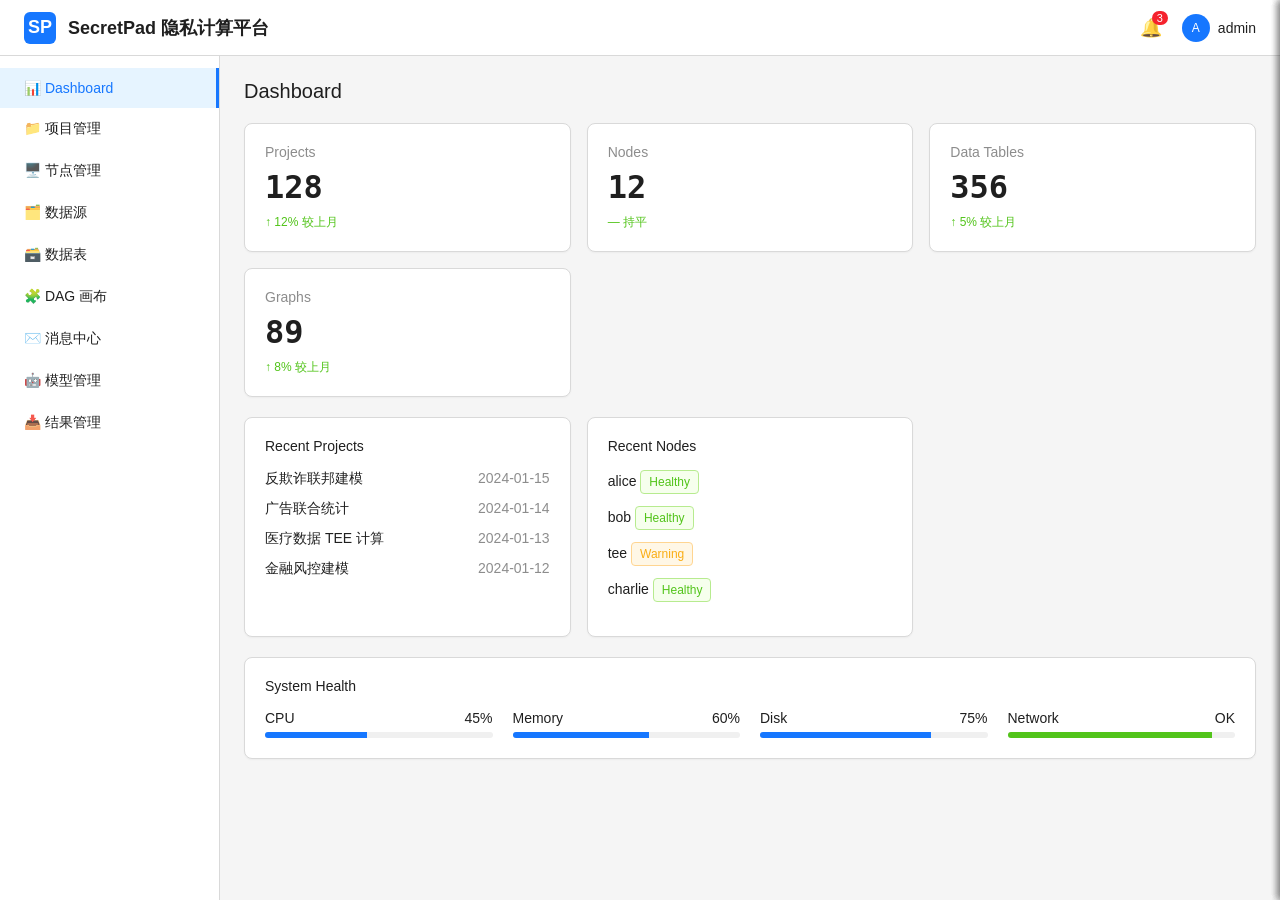
==== docs/front-end/prototype/index.html @ 206bac47 "docs: add high-fidelity prototype and API-frontend field mapping matrix 1. High-fidelity prototype (" ====
<!DOCTYPE html>
<html lang="zh-CN">
<head>
  <meta charset="UTF-8" />
  <meta name="viewport" content="width=device-width, initial-scale=1.0" />
  <title>SecretPad 高保真原型</title>
  <link rel="stylesheet" href="style.css" />
</head>
<body>
  <header class="header">
    <div class="header-left">
      <div class="logo">SP</div>
      <span>SecretPad 隐私计算平台</span>
    </div>
    <div class="header-right">
      <div class="bell">🔔<span class="badge">3</span></div>
      <div class="user">
        <div class="avatar">A</div>
        <span>admin</span>
      </div>
    </div>
  </header>

  <div class="layout">
    <aside class="sidebar">
      <div class="nav-item active" data-target="dashboard">📊 Dashboard</div>
      <div class="nav-item" data-target="projects">📁 项目管理</div>
      <div class="nav-item" data-target="nodes">🖥️ 节点管理</div>
      <div class="nav-item" data-target="data-sources">🗂️ 数据源</div>
      <div class="nav-item" data-target="data-tables">🗃️ 数据表</div>
      <div class="nav-item" data-target="dag">🧩 DAG 画布</div>
      <div class="nav-item" data-target="messages">✉️ 消息中心</div>
      <div class="nav-item" data-target="models">🤖 模型管理</div>
      <div class="nav-item" data-target="results">📥 结果管理</div>
    </aside>

    <main class="main">
      <!-- Dashboard -->
      <section id="dashboard" class="section active">
        <div class="page-title">Dashboard</div>
        <div class="card-grid">
          <div class="card stat-card">
            <div class="stat-label">Projects</div>
            <div class="stat-value">128</div>
            <div class="stat-trend">↑ 12% 较上月</div>
          </div>
          <div class="card stat-card">
            <div class="stat-label">Nodes</div>
            <div class="stat-value">12</div>
            <div class="stat-trend">— 持平</div>
          </div>
          <div class="card stat-card">
            <div class="stat-label">Data Tables</div>
            <div class="stat-value">356</div>
            <div class="stat-trend">↑ 5% 较上月</div>
          </div>
          <div class="card stat-card">
            <div class="stat-label">Graphs</div>
            <div class="stat-value">89</div>
            <div class="stat-trend">↑ 8% 较上月</div>
          </div>
        </div>
        <div class="card-grid">
          <div class="card" style="min-height:220px;">
            <div style="font-weight:500;margin-bottom:16px;">Recent Projects</div>
            <div style="margin-bottom:12px;">反欺诈联邦建模 <span style="color:var(--text-secondary);float:right;">2024-01-15</span></div>
            <div style="margin-bottom:12px;">广告联合统计 <span style="color:var(--text-secondary);float:right;">2024-01-14</span></div>
            <div style="margin-bottom:12px;">医疗数据 TEE 计算 <span style="color:var(--text-secondary);float:right;">2024-01-13</span></div>
            <div>金融风控建模 <span style="color:var(--text-secondary);float:right;">2024-01-12</span></div>
          </div>
          <div class="card" style="min-height:220px;">
            <div style="font-weight:500;margin-bottom:16px;">Recent Nodes</div>
            <div style="margin-bottom:12px;">alice <span class="tag tag-green">Healthy</span></div>
            <div style="margin-bottom:12px;">bob <span class="tag tag-green">Healthy</span></div>
            <div style="margin-bottom:12px;">tee <span class="tag tag-orange">Warning</span></div>
            <div>charlie <span class="tag tag-green">Healthy</span></div>
          </div>
        </div>
        <div class="card">
          <div style="font-weight:500;margin-bottom:16px;">System Health</div>
          <div style="display:grid;grid-template-columns:repeat(4,1fr);gap:20px;">
            <div>
              <div style="display:flex;justify-content:space-between;margin-bottom:6px;"><span>CPU</span><span>45%</span></div>
              <div class="progress-bar"><div class="progress-fill" style="width:45%"></div></div>
            </div>
            <div>
              <div style="display:flex;justify-content:space-between;margin-bottom:6px;"><span>Memory</span><span>60%</span></div>
              <div class="progress-bar"><div class="progress-fill" style="width:60%"></div></div>
            </div>
            <div>
              <div style="display:flex;justify-content:space-between;margin-bottom:6px;"><span>Disk</span><span>75%</span></div>
              <div class="progress-bar"><div class="progress-fill" style="width:75%"></div></div>
            </div>
            <div>
              <div style="display:flex;justify-content:space-between;margin-bottom:6px;"><span>Network</span><span>OK</span></div>
              <div class="progress-bar"><div class="progress-fill" style="width:90%;background:var(--success)"></div></div>
            </div>
          </div>
        </div>
      </section>

      <!-- Projects -->
      <section id="projects" class="section">
        <div class="page-title">项目管理</div>
        <div class="toolbar">
          <div class="toolbar-left">
            <input type="text" placeholder="搜索项目..." />
            <select><option>计算模式</option><option>MPC 管道</option><option>TEE 枢纽</option></select>
          </div>
          <div class="toolbar-right">
            <button class="btn btn-primary" onclick="openDrawer('drawer-project')">+ 创建项目</button>
          </div>
        </div>
        <div class="card-grid">
          <div class="card">
            <div style="display:flex;justify-content:space-between;align-items:center;margin-bottom:12px;">
              <span style="font-weight:500;">反欺诈联邦建模</span>
              <span class="tag tag-blue">MPC 管道</span>
            </div>
            <div style="color:var(--text-secondary);margin-bottom:8px;">参与节点: 3 &nbsp; 训练流: 5 &nbsp; 任务: 12</div>
            <div style="color:var(--text-secondary);font-size:12px;margin-bottom:16px;">2024-01-15</div>
            <div class="actions">
              <button class="btn btn-sm btn-primary">进入</button>
              <button class="btn btn-sm">编辑</button>
              <button class="btn btn-sm btn-danger">删除</button>
            </div>
          </div>
          <div class="card">
            <div style="display:flex;justify-content:space-between;align-items:center;margin-bottom:12px;">
              <span style="font-weight:500;">广告联合统计</span>
              <span class="tag tag-orange">TEE 枢纽</span>
            </div>
            <div style="color:var(--text-secondary);margin-bottom:8px;">参与节点: 2 &nbsp; 训练流: 2 &nbsp; 任务: 8</div>
            <div style="color:var(--text-secondary);font-size:12px;margin-bottom:16px;">2024-01-10</div>
            <div class="actions">
              <button class="btn btn-sm btn-primary">进入</button>
              <button class="btn btn-sm">编辑</button>
              <button class="btn btn-sm btn-danger">删除</button>
            </div>
          </div>
          <div class="card">
            <div style="display:flex;justify-content:space-between;align-items:center;margin-bottom:12px;">
              <span style="font-weight:500;">医疗数据 TEE 计算</span>
              <span class="tag tag-blue">MPC 管道</span>
            </div>
            <div style="color:var(--text-secondary);margin-bottom:8px;">参与节点: 4 &nbsp; 训练流: 1 &nbsp; 任务: 6</div>
            <div style="color:var(--text-secondary);font-size:12px;margin-bottom:16px;">2024-01-08</div>
            <div class="actions">
              <button class="btn btn-sm btn-primary">进入</button>
              <button class="btn btn-sm">编辑</button>
              <button class="btn btn-sm btn-danger">删除</button>
            </div>
          </div>
        </div>
      </section>

      <!-- Nodes -->
      <section id="nodes" class="section">
        <div class="page-title">节点管理</div>
        <div class="toolbar">
          <div class="toolbar-left">
            <input type="text" placeholder="搜索节点..." />
            <select><option>节点类型</option><option>MPC</option><option>TEE</option></select>
          </div>
          <div class="toolbar-right">
            <button class="btn btn-primary" onclick="openDrawer('drawer-node')">+ 新增节点</button>
            <button class="btn">刷新</button>
          </div>
        </div>
        <table class="table">
          <thead>
            <tr><th>Node ID</th><th>Name</th><th>Address</th><th>Type</th><th>Status</th><th>Actions</th></tr>
          </thead>
          <tbody>
            <tr>
              <td>alice</td><td>Alice</td><td>127.0.0.1:8083</td><td>MPC</td><td><span class="tag tag-green">Healthy</span></td>
              <td class="actions"><button class="btn btn-sm">Edit</button><button class="btn btn-sm btn-danger">Delete</button></td>
            </tr>
            <tr>
              <td>bob</td><td>Bob</td><td>127.0.0.1:8084</td><td>MPC</td><td><span class="tag tag-green">Healthy</span></td>
              <td class="actions"><button class="btn btn-sm">Edit</button><button class="btn btn-sm btn-danger">Delete</button></td>
            </tr>
            <tr>
              <td>tee</td><td>TEE Hub</td><td>127.0.0.1:8085</td><td>TEE</td><td><span class="tag tag-green">Healthy</span></td>
              <td class="actions"><button class="btn btn-sm">Edit</button><button class="btn btn-sm btn-danger">Delete</button></td>
            </tr>
          </tbody>
        </table>
      </section>

      <!-- Data Sources -->
      <section id="data-sources" class="section">
        <div class="page-title">数据源</div>
        <div class="toolbar">
          <div class="toolbar-left">
            <input type="text" placeholder="搜索数据源..." />
            <select><option>类型</option><option>MySQL</option><option>OSS</option><option>ODPS</option><option>HTTP</option></select>
          </div>
          <div class="toolbar-right">
            <button class="btn btn-primary" onclick="openDrawer('drawer-datasource')">+ 新增数据源</button>
          </div>
        </div>
        <table class="table">
          <thead>
            <tr><th>Name</th><th>Type</th><th>Created</th><th>Modified</th><th>Actions</th></tr>
          </thead>
          <tbody>
            <tr><td>mysql_1</td><td>MySQL</td><td>2024-01-15</td><td>2024-01-20</td><td class="actions"><button class="btn btn-sm">Edit</button><button class="btn btn-sm btn-danger">Delete</button></td></tr>
            <tr><td>oss_1</td><td>OSS</td><td>2024-01-10</td><td>2024-01-10</td><td class="actions"><button class="btn btn-sm">Edit</button><button class="btn btn-sm btn-danger">Delete</button></td></tr>
            <tr><td>http_api</td><td>HTTP</td><td>2024-01-08</td><td>2024-01-08</td><td class="actions"><button class="btn btn-sm">Edit</button><button class="btn btn-sm btn-danger">Delete</button></td></tr>
          </tbody>
        </table>
      </section>

      <!-- Data Tables -->
      <section id="data-tables" class="section">
        <div class="page-title">数据表</div>
        <div class="toolbar">
          <div class="toolbar-left">
            <input type="text" placeholder="搜索数据表..." />
            <select><option>节点</option><option>alice</option><option>bob</option></select>
          </div>
          <div class="toolbar-right">
            <button class="btn btn-primary" onclick="openDrawer('drawer-datatable')">+ 新增数据表</button>
          </div>
        </div>
        <table class="table">
          <thead>
            <tr><th>Name</th><th>Data Source</th><th>Node</th><th>Description</th><th>Status</th><th>Actions</th></tr>
          </thead>
          <tbody>
            <tr><td>user</td><td>local_csv</td><td>alice</td><td>用户特征</td><td><span class="tag tag-green">Available</span></td><td class="actions"><button class="btn btn-sm">授权</button><button class="btn btn-sm btn-danger">Delete</button></td></tr>
            <tr><td>order</td><td>mysql_1</td><td>bob</td><td>订单表</td><td><span class="tag tag-green">Available</span></td><td class="actions"><button class="btn btn-sm">授权</button><button class="btn btn-sm btn-danger">Delete</button></td></tr>
          </tbody>
        </table>
      </section>

      <!-- DAG -->
      <section id="dag" class="section">
        <div class="page-title">DAG 画布 · 反欺诈联邦建模</div>
        <div class="tabs">
          <div class="tab">项目数据</div>
          <div class="tab active">模型训练</div>
          <div class="tab">模型管理</div>
          <div class="tab">周期任务</div>
        </div>
        <div class="dag-toolbar">
          <button class="btn btn-primary">▶ 运行</button>
          <button class="btn">⏹ 停止</button>
          <button class="btn">💾 保存</button>
          <button class="btn">↩ 撤销</button>
          <button class="btn">↪ 重做</button>
          <button class="btn">⛶ 适应</button>
          <button class="btn">+ 放大</button>
          <button class="btn">- 缩小</button>
          <button class="btn" style="margin-left:auto;">🚀 模型提交</button>
        </div>
        <div class="dag-canvas">
          <div class="dag-node success" style="top:80px;left:80px;">
            <div class="dag-node-title">读数据</div>
            <div class="dag-node-sub">user</div>
          </div>
          <div class="dag-node success" style="top:80px;left:300px;">
            <div class="dag-node-title">特征工程</div>
            <div class="dag-node-sub">FeatureFilter</div>
          </div>
          <div class="dag-node running" style="top:240px;left:190px;">
            <div class="dag-node-title">联邦训练</div>
            <div class="dag-node-sub">SSGLM</div>
          </div>
          <div class="dag-node" style="top:240px;left:410px;">
            <div class="dag-node-title">模型评估</div>
            <div class="dag-node-sub">Evaluation</div>
          </div>
          <div class="dag-edge" style="top:125px;left:220px;width:80px;transform:rotate(0deg);"></div>
          <div class="dag-edge" style="top:160px;left:360px;width:90px;transform:rotate(60deg);"></div>
          <div class="dag-edge" style="top:185px;left:270px;width:90px;transform:rotate(90deg);"></div>
        </div>
      </section>

      <!-- Messages -->
      <section id="messages" class="section">
        <div class="page-title">消息中心</div>
        <div class="tabs">
          <div class="tab active">我处理的</div>
          <div class="tab">我发起的</div>
        </div>
        <div class="toolbar">
          <div class="toolbar-left">
            <select><option>消息类型</option><option>项目邀约</option><option>数据授权</option><option>节点合作</option><option>TEE 下载</option></select>
            <select><option>状态</option><option>待处理</option><option>已同意</option><option>已拒绝</option></select>
            <input type="text" placeholder="搜索..." />
          </div>
        </div>
        <table class="table">
          <thead>
            <tr><th>标题</th><th>发起方</th><th>接收方</th><th>时间</th><th>状态</th><th>操作</th></tr>
          </thead>
          <tbody>
            <tr>
              <td>邀请你加入项目 A</td><td>Alice</td><td>Bob</td><td>2024-01-15</td><td><span class="tag tag-blue">待处理</span></td>
              <td class="actions"><button class="btn btn-sm btn-primary" onclick="openDrawer('drawer-message')">同意</button><button class="btn btn-sm btn-danger">拒绝</button></td>
            </tr>
            <tr>
              <td>请求授权数据表 user</td><td>Bob</td><td>Alice</td><td>2024-01-14</td><td><span class="tag tag-green">已同意</span></td>
              <td class="actions"><button class="btn btn-sm">查看</button></td>
            </tr>
            <tr>
              <td>TEE 结果下载审批</td><td>Bob</td><td>Alice</td><td>2024-01-12</td><td><span class="tag tag-blue">待处理</span></td>
              <td class="actions"><button class="btn btn-sm btn-primary">同意</button><button class="btn btn-sm btn-danger">拒绝</button></td>
            </tr>
          </tbody>
        </table>
      </section>

      <!-- Models -->
      <section id="models" class="section">
        <div class="page-title">模型管理</div>
        <div class="toolbar">
          <div class="toolbar-left">
            <input type="text" placeholder="搜索模型..." />
            <select><option>状态</option><option>待发布</option><option>已发布</option><option>已下线</option></select>
          </div>
        </div>
        <table class="table">
          <thead>
            <tr><th>Name</th><th>ID</th><th>Description</th><th>Status</th><th>Submit Time</th><th>Actions</th></tr>
          </thead>
          <tbody>
            <tr><td>联邦 LR</td><td>m1</td><td>逻辑回归</td><td><span class="tag tag-green">已发布</span></td><td>2024-01-15</td><td class="actions"><button class="btn btn-sm">下线</button><button class="btn btn-sm">废弃</button><button class="btn btn-sm">删除</button><button class="btn btn-sm btn-primary">服务</button></td></tr>
            <tr><td>XGB 反欺诈</td><td>m2</td><td>XGBoost</td><td><span class="tag tag-gray">待发布</span></td><td>2024-01-14</td><td class="actions"><button class="btn btn-sm btn-primary">发布</button><button class="btn btn-sm">废弃</button><button class="btn btn-sm">删除</button></td></tr>
            <tr><td>NN 分类</td><td>m3</td><td>神经网络</td><td><span class="tag tag-red">发布失败</span></td><td>2024-01-13</td><td class="actions"><button class="btn btn-sm btn-primary">发布</button><button class="btn btn-sm">废弃</button><button class="btn btn-sm">删除</button></td></tr>
          </tbody>
        </table>
      </section>

      <!-- Results -->
      <section id="results" class="section">
        <div class="page-title">结果管理</div>
        <div class="toolbar">
          <div class="toolbar-left">
            <input type="text" placeholder="搜索结果..." />
            <select><option>类型</option><option>规则</option><option>模型</option><option>表</option><option>报告</option></select>
            <select><option>来源项目</option></select>
          </div>
        </div>
        <table class="table">
          <thead>
            <tr><th>结果 ID</th><th>类型</th><th>来源项目</th><th>训练流</th><th>节点</th><th>生成时间</th><th>操作</th></tr>
          </thead>
          <tbody>
            <tr><td>r_001</td><td>模型</td><td>反欺诈联邦建模</td><td>g1</td><td>alice</td><td>2024-01-15</td><td class="actions"><button class="btn btn-sm btn-primary">下载</button><button class="btn btn-sm">详情</button></td></tr>
            <tr><td>r_002</td><td>报告</td><td>反欺诈联邦建模</td><td>g1</td><td>bob</td><td>2024-01-15</td><td class="actions"><button class="btn btn-sm btn-primary">下载</button><button class="btn btn-sm">详情</button></td></tr>
            <tr><td>r_003</td><td>表</td><td>广告联合统计</td><td>g2</td><td>tee</td><td>2024-01-14</td><td class="actions"><button class="btn btn-sm">下载</button><button class="btn btn-sm">详情</button></td></tr>
          </tbody>
        </table>
      </section>
    </main>
  </div>

  <!-- Drawer: Create Project -->
  <div class="drawer-overlay" id="drawer-project" onclick="closeDrawer('drawer-project')"></div>
  <div class="drawer" id="drawer-project-el">
    <div class="drawer-header">创建项目 <span style="cursor:pointer;" onclick="closeDrawer('drawer-project')">✕</span></div>
    <div class="drawer-body">
      <div class="form-item"><label class="form-label">项目名称 <span class="required">*</span></label><input class="form-input" placeholder="请输入项目名称" /></div>
      <div class="form-item"><label class="form-label">项目描述</label><textarea class="form-textarea" placeholder="请输入项目描述"></textarea></div>
      <div class="form-item"><label class="form-label">计算模式 <span class="required">*</span></label><select class="form-select"><option>MPC 管道</option><option>TEE 枢纽</option></select></div>
      <div class="form-item"><label class="form-label">训练流模板</label><select class="form-select"><option>空模板</option><option>联邦 LR 模板</option><option>XGB 反欺诈模板</option></select></div>
      <div class="form-item"><label class="form-label">参与节点 <span class="required">*</span></label>
        <div style="display:flex;flex-direction:column;gap:8px;">
          <label><input type="checkbox" checked /> alice</label>
          <label><input type="checkbox" checked /> bob</label>
          <label><input type="checkbox" /> tee</label>
        </div>
      </div>
    </div>
    <div class="drawer-footer"><button class="btn" onclick="closeDrawer('drawer-project')">取消</button><button class="btn btn-primary">创建</button></div>
  </div>

  <!-- Drawer: Create Node -->
  <div class="drawer-overlay" id="drawer-node" onclick="closeDrawer('drawer-node')"></div>
  <div class="drawer" id="drawer-node-el">
    <div class="drawer-header">新增节点 <span style="cursor:pointer;" onclick="closeDrawer('drawer-node')">✕</span></div>
    <div class="drawer-body">
      <div class="form-item"><label class="form-label">节点 ID <span class="required">*</span></label><input class="form-input" placeholder="如 alice" /></div>
      <div class="form-item"><label class="form-label">名称 <span class="required">*</span></label><input class="form-input" placeholder="节点显示名称" /></div>
      <div class="form-item"><label class="form-label">通讯地址 <span class="required">*</span></label><input class="form-input" placeholder="host:port" /></div>
      <div class="form-item"><label class="form-label">节点类型 <span class="required">*</span></label><select class="form-select"><option>MPC</option><option>TEE</option><option>MPC & TEE</option></select></div>
      <div class="form-item"><label class="form-label">描述</label><textarea class="form-textarea"></textarea></div>
      <div class="form-item"><label class="form-label">证书</label><textarea class="form-textarea" placeholder="PEM 格式证书"></textarea></div>
      <div class="form-item"><label class="form-label">私钥</label><textarea class="form-textarea" placeholder="PEM 格式私钥"></textarea></div>
    </div>
    <div class="drawer-footer"><button class="btn" onclick="closeDrawer('drawer-node')">取消</button><button class="btn btn-primary">确定</button></div>
  </div>

  <!-- Drawer: Create Data Source -->
  <div class="drawer-overlay" id="drawer-datasource" onclick="closeDrawer('drawer-datasource')"></div>
  <div class="drawer" id="drawer-datasource-el">
    <div class="drawer-header">新增数据源 <span style="cursor:pointer;" onclick="closeDrawer('drawer-datasource')">✕</span></div>
    <div class="drawer-body">
      <div class="form-item"><label class="form-label">名称 <span class="required">*</span></label><input class="form-input" /></div>
      <div class="form-item"><label class="form-label">类型 <span class="required">*</span></label><select class="form-select"><option>MySQL</option><option>OSS</option><option>ODPS</option><option>HTTP</option><option>LOCAL</option></select></div>
      <div class="form-item"><label class="form-label">Definition (JSON) <span class="required">*</span></label><textarea class="form-textarea" rows="8" placeholder='{"host":"...","port":3306,"database":"..."}'></textarea></div>
    </div>
    <div class="drawer-footer"><button class="btn" onclick="closeDrawer('drawer-datasource')">取消</button><button class="btn btn-primary">确定</button></div>
  </div>

  <!-- Drawer: Create Data Table -->
  <div class="drawer-overlay" id="drawer-datatable" onclick="closeDrawer('drawer-datatable')"></div>
  <div class="drawer" id="drawer-datatable-el">
    <div class="drawer-header">新增数据表 <span style="cursor:pointer;" onclick="closeDrawer('drawer-datatable')">✕</span></div>
    <div class="drawer-body">
      <div class="form-item"><label class="form-label">数据表名称 <span class="required">*</span></label><input class="form-input" /></div>
      <div class="form-item"><label class="form-label">数据源 <span class="required">*</span></label><select class="form-select"><option>local_csv</option><option>mysql_1</option></select></div>
      <div class="form-item"><label class="form-label">所属节点 <span class="required">*</span></label><select class="form-select"><option>alice</option><option>bob</option></select></div>
      <div class="form-item"><label class="form-label">描述</label><textarea class="form-textarea"></textarea></div>
      <div class="form-item"><label class="form-label">Schema (JSON) <span class="required">*</span></label><textarea class="form-textarea" rows="6" placeholder='[{"name":"id","type":"int"}]'></textarea></div>
    </div>
    <div class="drawer-footer"><button class="btn" onclick="closeDrawer('drawer-datatable')">取消</button><button class="btn btn-primary">确定</button></div>
  </div>

  <!-- Drawer: Message Detail -->
  <div class="drawer-overlay" id="drawer-message" onclick="closeDrawer('drawer-message')"></div>
  <div class="drawer" id="drawer-message-el">
    <div class="drawer-header">消息详情 <span style="cursor:pointer;" onclick="closeDrawer('drawer-message')">✕</span></div>
    <div class="drawer-body">
      <div class="form-item"><label class="form-label">类型</label><div>项目邀约</div></div>
      <div class="form-item"><label class="form-label">发起方</label><div>Alice</div></div>
      <div class="form-item"><label class="form-label">接收方</label><div>Bob</div></div>
      <div class="form-item"><label class="form-label">时间</label><div>2024-01-15 10:00</div></div>
      <div class="form-item"><label class="form-label">投票进度</label>
        <div style="display:flex;flex-direction:column;gap:8px;">
          <div>Alice <span class="tag tag-green">已同意</span></div>
          <div>Bob <span class="tag tag-blue">待处理</span></div>
          <div>Charlie <span class="tag tag-green">已同意</span></div>
        </div>
      </div>
      <div class="form-item"><label class="form-label">拒绝理由</label><textarea class="form-textarea" placeholder="拒绝时必填"></textarea></div>
    </div>
    <div class="drawer-footer"><button class="btn btn-danger" onclick="closeDrawer('drawer-message')">拒绝</button><button class="btn btn-primary">同意</button></div>
  </div>

  <script src="app.js"></script>
</body>
</html>
---- docs/front-end/prototype/style.css ----
:root {
  --primary: #1677ff;
  --primary-hover: #4096ff;
  --success: #52c41a;
  --warning: #faad14;
  --error: #f5222d;
  --text-main: rgba(0, 0, 0, 0.88);
  --text-secondary: rgba(0, 0, 0, 0.45);
  --border: #d9d9d9;
  --bg: #f5f5f5;
  --card-bg: #ffffff;
  --sidebar-width: 220px;
  --header-height: 56px;
}

* { box-sizing: border-box; }

body {
  margin: 0;
  font-family: -apple-system, BlinkMacSystemFont, "Segoe UI", "PingFang SC", "Microsoft YaHei", sans-serif;
  font-size: 14px;
  color: var(--text-main);
  background: var(--bg);
}

.header {
  position: fixed;
  top: 0; left: 0; right: 0;
  height: var(--header-height);
  background: var(--card-bg);
  border-bottom: 1px solid var(--border);
  display: flex;
  align-items: center;
  justify-content: space-between;
  padding: 0 24px;
  z-index: 100;
}

.header-left {
  display: flex;
  align-items: center;
  gap: 12px;
  font-weight: 600;
  font-size: 18px;
}

.logo {
  width: 32px; height: 32px;
  background: var(--primary);
  color: #fff;
  border-radius: 6px;
  display: flex;
  align-items: center;
  justify-content: center;
  font-weight: 700;
}

.header-right {
  display: flex;
  align-items: center;
  gap: 20px;
}

.bell {
  position: relative;
  font-size: 18px;
  cursor: pointer;
}

.badge {
  position: absolute;
  top: -6px; right: -6px;
  background: var(--error);
  color: #fff;
  font-size: 11px;
  padding: 1px 5px;
  border-radius: 10px;
}

.user {
  display: flex;
  align-items: center;
  gap: 8px;
  cursor: pointer;
}

.avatar {
  width: 28px; height: 28px;
  border-radius: 50%;
  background: var(--primary);
  color: #fff;
  display: flex;
  align-items: center;
  justify-content: center;
  font-size: 12px;
}

.layout {
  display: flex;
  margin-top: var(--header-height);
  min-height: calc(100vh - var(--header-height));
}

.sidebar {
  width: var(--sidebar-width);
  background: var(--card-bg);
  border-right: 1px solid var(--border);
  padding: 12px 0;
  position: fixed;
  top: var(--header-height); bottom: 0;
  overflow-y: auto;
}

.nav-item {
  display: flex;
  align-items: center;
  gap: 10px;
  padding: 12px 24px;
  color: var(--text-main);
  cursor: pointer;
  transition: background .2s;
}

.nav-item:hover { background: #f0f5ff; color: var(--primary); }
.nav-item.active { background: #e6f4ff; color: var(--primary); border-right: 3px solid var(--primary); }

.main {
  margin-left: var(--sidebar-width);
  flex: 1;
  padding: 24px;
  min-width: 0;
}

.page-title {
  font-size: 20px;
  font-weight: 500;
  margin-bottom: 20px;
}

.toolbar {
  display: flex;
  justify-content: space-between;
  align-items: center;
  margin-bottom: 16px;
  gap: 12px;
  flex-wrap: wrap;
}

.toolbar-left, .toolbar-right {
  display: flex;
  gap: 12px;
  align-items: center;
}

input, select {
  height: 32px;
  border: 1px solid var(--border);
  border-radius: 6px;
  padding: 0 12px;
  font-size: 14px;
  outline: none;
}

input:focus, select:focus { border-color: var(--primary); box-shadow: 0 0 0 2px rgba(22,119,255,.1); }

.btn {
  height: 32px;
  padding: 0 16px;
  border-radius: 6px;
  border: 1px solid var(--border);
  background: #fff;
  cursor: pointer;
  font-size: 14px;
  display: inline-flex;
  align-items: center;
  gap: 6px;
}

.btn-primary { background: var(--primary); color: #fff; border-color: var(--primary); }

.btn-danger { color: var(--error); border-color: var(--error); }

.btn-sm { height: 28px; padding: 0 10px; font-size: 13px; }

.card-grid {
  display: grid;
  grid-template-columns: repeat(auto-fill, minmax(260px, 1fr));
  gap: 16px;
  margin-bottom: 20px;
}

.card {
  background: var(--card-bg);
  border-radius: 8px;
  padding: 20px;
  box-shadow: 0 1px 2px rgba(0,0,0,.04);
  border: 1px solid var(--border);
}

.stat-card {
  cursor: pointer;
  transition: transform .1s, box-shadow .2s;
}

.stat-card:hover { transform: translateY(-2px); box-shadow: 0 4px 12px rgba(0,0,0,.08); }

.stat-label { color: var(--text-secondary); font-size: 14px; margin-bottom: 8px; }
.stat-value { font-size: 32px; font-weight: 600; font-family: monospace; }
.stat-trend { font-size: 12px; color: var(--success); margin-top: 8px; }

.table {
  width: 100%;
  border-collapse: collapse;
  background: var(--card-bg);
  border-radius: 8px;
  overflow: hidden;
  box-shadow: 0 1px 2px rgba(0,0,0,.04);
  border: 1px solid var(--border);
}

.table th, .table td {
  text-align: left;
  padding: 12px 16px;
  border-bottom: 1px solid #f0f0f0;
}

.table th { background: #fafafa; font-weight: 500; color: var(--text-secondary); }

.tag {
  display: inline-flex;
  align-items: center;
  padding: 2px 8px;
  border-radius: 4px;
  font-size: 12px;
  line-height: 18px;
}

.tag-green { background: #f6ffed; color: var(--success); border: 1px solid #b7eb8f; }
.tag-blue { background: #e6f4ff; color: var(--primary); border: 1px solid #91caff; }
.tag-red { background: #fff1f0; color: var(--error); border: 1px solid #ffa39e; }
.tag-orange { background: #fff7e6; color: var(--warning); border: 1px solid #ffd591; }
.tag-gray { background: #f5f5f5; color: var(--text-secondary); border: 1px solid var(--border); }

.section { display: none; }
.section.active { display: block; }

.actions { display: flex; gap: 8px; }

.drawer-overlay {
  display: none;
  position: fixed;
  inset: 0;
  background: rgba(0,0,0,.45);
  z-index: 200;
}

.drawer-overlay.active { display: block; }

.drawer {
  position: fixed;
  top: 0; right: 0;
  width: 520px;
  height: 100vh;
  background: var(--card-bg);
  box-shadow: -2px 0 8px rgba(0,0,0,.15);
  transform: translateX(100%);
  transition: transform .25s ease;
  z-index: 201;
  display: flex;
  flex-direction: column;
}

.drawer-overlay.active ~ .drawer { transform: translateX(0); }

.drawer-header {
  padding: 16px 24px;
  border-bottom: 1px solid var(--border);
  display: flex;
  justify-content: space-between;
  align-items: center;
  font-weight: 500;
}

.drawer-body { flex: 1; overflow-y: auto; padding: 24px; }

.drawer-footer {
  padding: 16px 24px;
  border-top: 1px solid var(--border);
  display: flex;
  justify-content: flex-end;
  gap: 12px;
}

.form-item { margin-bottom: 20px; }
.form-label { display: block; margin-bottom: 6px; font-weight: 500; }
.form-label .required { color: var(--error); margin-left: 4px; }
.form-input, .form-select, .form-textarea {
  width: 100%;
}
.form-textarea { min-height: 80px; padding: 8px 12px; resize: vertical; font-family: inherit; }

.dag-canvas {
  background: #fff;
  border: 1px solid var(--border);
  border-radius: 8px;
  height: 560px;
  position: relative;
  overflow: hidden;
  background-image:
    linear-gradient(#f0f0f0 1px, transparent 1px),
    linear-gradient(90deg, #f0f0f0 1px, transparent 1px);
  background-size: 20px 20px;
}

.dag-node {
  position: absolute;
  width: 140px;
  background: #fff;
  border: 2px solid var(--border);
  border-radius: 8px;
  padding: 10px;
  text-align: center;
  box-shadow: 0 2px 6px rgba(0,0,0,.06);
  cursor: grab;
}

.dag-node.success { border-color: var(--success); }
.dag-node.running { border-color: var(--primary); }
.dag-node.failed { border-color: var(--error); }

.dag-node-title { font-weight: 500; font-size: 13px; }
.dag-node-sub { font-size: 11px; color: var(--text-secondary); margin-top: 4px; }

.dag-edge {
  position: absolute;
  height: 2px;
  background: var(--border);
  transform-origin: left center;
}

.dag-toolbar {
  display: flex;
  gap: 8px;
  margin-bottom: 12px;
}

.tabs {
  display: flex;
  gap: 8px;
  margin-bottom: 20px;
  border-bottom: 1px solid var(--border);
}

.tab {
  padding: 10px 16px;
  cursor: pointer;
  border-bottom: 2px solid transparent;
  color: var(--text-secondary);
}

.tab.active { color: var(--primary); border-bottom-color: var(--primary); }

.empty-state {
  text-align: center;
  padding: 60px 20px;
  color: var(--text-secondary);
}

.progress-bar {
  height: 6px;
  background: #f0f0f0;
  border-radius: 3px;
  overflow: hidden;
  margin-top: 6px;
}

.progress-fill {
  height: 100%;
  background: var(--primary);
  width: 0%;
}
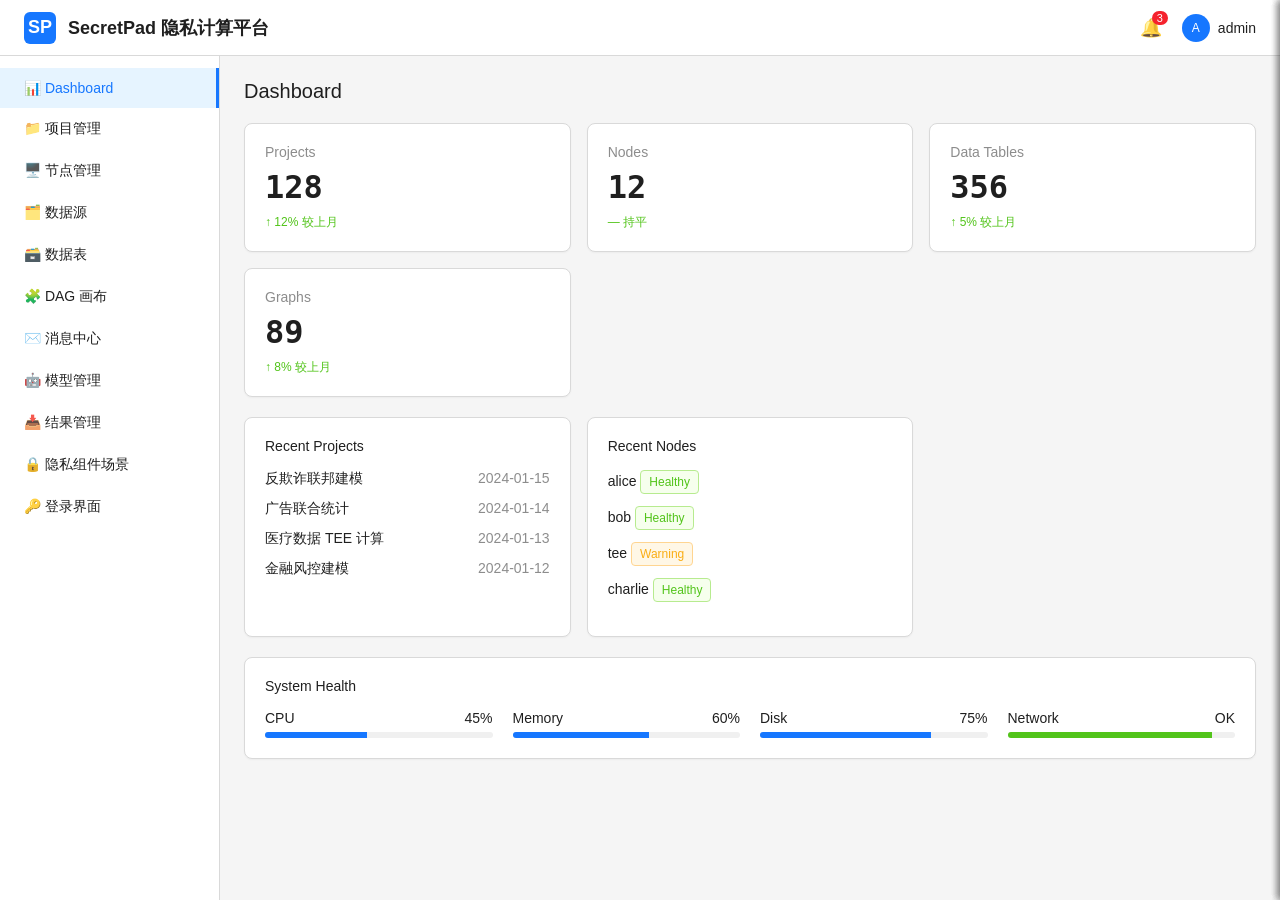
==== commit aa2d5b27: "docs(prototype): extend high-fidelity prototype with login and privacy scenarios - Add a login page " ====
--- a/docs/front-end/prototype/index.html
+++ b/docs/front-end/prototype/index.html
@@ -32,6 +32,8 @@
       <div class="nav-item" data-target="messages">✉️ 消息中心</div>
       <div class="nav-item" data-target="models">🤖 模型管理</div>
       <div class="nav-item" data-target="results">📥 结果管理</div>
+      <div class="nav-item" data-target="privacy-scenes">🔒 隐私组件场景</div>
+      <div class="nav-item" data-target="login-demo">🔑 登录界面</div>
     </aside>
 
     <main class="main">
@@ -237,7 +239,7 @@
 
       <!-- DAG -->
       <section id="dag" class="section">
-        <div class="page-title">DAG 画布 · 反欺诈联邦建模</div>
+        <div class="page-title">DAG 画布 · <span id="dag-scenario-title">反欺诈联邦建模</span></div>
         <div class="tabs">
           <div class="tab">项目数据</div>
           <div class="tab active">模型训练</div>
@@ -245,6 +247,14 @@
           <div class="tab">周期任务</div>
         </div>
         <div class="dag-toolbar">
+          <select id="dag-scenario-select" class="btn" style="padding-right:24px;">
+            <option value="fraud">反欺诈联邦建模</option>
+            <option value="dp">差分隐私统计</option>
+            <option value="k anonymity">K-匿名脱敏</option>
+            <option value="classification">分类分级识别</option>
+            <option value="psi">隐私求交（PSI）</option>
+            <option value="secureAggregation">安全聚合</option>
+          </select>
           <button class="btn btn-primary">▶ 运行</button>
           <button class="btn">⏹ 停止</button>
           <button class="btn">💾 保存</button>
@@ -255,20 +265,20 @@
           <button class="btn">- 缩小</button>
           <button class="btn" style="margin-left:auto;">🚀 模型提交</button>
         </div>
-        <div class="dag-canvas">
-          <div class="dag-node success" style="top:80px;left:80px;">
+        <div class="dag-canvas" id="dag-canvas-area">
+          <div class="dag-node success" style="top:80px;left:80px;" data-role="node1">
             <div class="dag-node-title">读数据</div>
             <div class="dag-node-sub">user</div>
           </div>
-          <div class="dag-node success" style="top:80px;left:300px;">
+          <div class="dag-node success" style="top:80px;left:300px;" data-role="node2">
             <div class="dag-node-title">特征工程</div>
             <div class="dag-node-sub">FeatureFilter</div>
           </div>
-          <div class="dag-node running" style="top:240px;left:190px;">
+          <div class="dag-node running" style="top:240px;left:190px;" data-role="node3">
             <div class="dag-node-title">联邦训练</div>
             <div class="dag-node-sub">SSGLM</div>
           </div>
-          <div class="dag-node" style="top:240px;left:410px;">
+          <div class="dag-node" style="top:240px;left:410px;" data-role="node4">
             <div class="dag-node-title">模型评估</div>
             <div class="dag-node-sub">Evaluation</div>
           </div>
@@ -355,6 +365,98 @@
           </tbody>
         </table>
       </section>
+
+      <!-- Privacy Scenarios -->
+      <section id="privacy-scenes" class="section">
+        <div class="page-title">隐私组件典型场景</div>
+        <div class="card-grid">
+          <div class="card">
+            <div style="display:flex;justify-content:space-between;align-items:center;margin-bottom:12px;">
+              <span style="font-weight:500;">差分隐私统计</span>
+              <span class="tag tag-blue">DP</span>
+            </div>
+            <div style="color:var(--text-secondary);font-size:13px;margin-bottom:16px;">
+              在多方数据上添加 Laplace/Gaussian 噪声，实现 ε-差分隐私的聚合统计，保护个体记录不被反推。
+            </div>
+            <div class="actions"><button class="btn btn-sm btn-primary">查看 DAG</button><button class="btn btn-sm">文档</button></div>
+          </div>
+          <div class="card">
+            <div style="display:flex;justify-content:space-between;align-items:center;margin-bottom:12px;">
+              <span style="font-weight:500;">K-匿名脱敏</span>
+              <span class="tag tag-orange">K-Anon</span>
+            </div>
+            <div style="color:var(--text-secondary);font-size:13px;margin-bottom:16px;">
+              对标识符与准标识符进行泛化与抑制，确保同一等价组内记录数 ≥ K，降低重识别风险。
+            </div>
+            <div class="actions"><button class="btn btn-sm btn-primary">查看 DAG</button><button class="btn btn-sm">文档</button></div>
+          </div>
+          <div class="card">
+            <div style="display:flex;justify-content:space-between;align-items:center;margin-bottom:12px;">
+              <span style="font-weight:500;">分类分级识别</span>
+              <span class="tag tag-green">Classification</span>
+            </div>
+            <div style="color:var(--text-secondary);font-size:13px;margin-bottom:16px;">
+              自动识别数据表中的敏感字段，按机构/行业规范打标签（如 PII、机密、公开），生成数据分级报告。
+            </div>
+            <div class="actions"><button class="btn btn-sm btn-primary">查看 DAG</button><button class="btn btn-sm">文档</button></div>
+          </div>
+          <div class="card">
+            <div style="display:flex;justify-content:space-between;align-items:center;margin-bottom:12px;">
+              <span style="font-weight:500;">隐私求交（PSI）</span>
+              <span class="tag tag-blue">PSI</span>
+            </div>
+            <div style="color:var(--text-secondary);font-size:13px;margin-bottom:16px;">
+              多方在不泄露非交集数据的前提下，计算 ID 集合的交集，常用于黑名单共享、联合营销。
+            </div>
+            <div class="actions"><button class="btn btn-sm btn-primary">查看 DAG</button><button class="btn btn-sm">文档</button></div>
+          </div>
+          <div class="card">
+            <div style="display:flex;justify-content:space-between;align-items:center;margin-bottom:12px;">
+              <span style="font-weight:500;">安全聚合</span>
+              <span class="tag tag-blue">SecAgg</span>
+            </div>
+            <div style="color:var(--text-secondary);font-size:13px;margin-bottom:16px;">
+              联邦学习场景下对多方梯度/参数进行安全聚合，防止服务端看到单方原始梯度。
+            </div>
+            <div class="actions"><button class="btn btn-sm btn-primary">查看 DAG</button><button class="btn btn-sm">文档</button></div>
+          </div>
+          <div class="card">
+            <div style="display:flex;justify-content:space-between;align-items:center;margin-bottom:12px;">
+              <span style="font-weight:500;">安全分箱与 WO E</span>
+              <span class="tag tag-green">Binning</span>
+            </div>
+            <div style="color:var(--text-secondary);font-size:13px;margin-bottom:16px;">
+              多方联合计算特征分箱与证据权重（WOE），用于联邦风控评分卡建模。
+            </div>
+            <div class="actions"><button class="btn btn-sm btn-primary">查看 DAG</button><button class="btn btn-sm">文档</button></div>
+          </div>
+        </div>
+      </section>
+
+      <!-- Login Demo -->
+      <section id="login-demo" class="section">
+        <div style="display:flex;align-items:center;justify-content:center;min-height:calc(100vh - 120px);">
+          <div class="card" style="width:420px;padding:40px 32px;text-align:center;">
+            <div class="logo" style="margin:0 auto 20px;width:56px;height:56px;font-size:24px;border-radius:10px;">SP</div>
+            <div style="font-size:20px;font-weight:500;margin-bottom:8px;">SecretPad 隐私计算平台</div>
+            <div style="color:var(--text-secondary);margin-bottom:28px;">科技护航数据安全</div>
+            <div class="form-item" style="text-align:left;">
+              <label class="form-label">账号</label>
+              <input class="form-input" placeholder="请输入账号" />
+            </div>
+            <div class="form-item" style="text-align:left;">
+              <label class="form-label">密码</label>
+              <input class="form-input" type="password" placeholder="请输入密码" />
+            </div>
+            <div style="display:flex;justify-content:space-between;align-items:center;margin-bottom:24px;font-size:13px;">
+              <label><input type="checkbox" /> 记住我</label>
+              <a href="#" style="color:var(--primary);">忘记密码？</a>
+            </div>
+            <button class="btn btn-primary" style="width:100%;height:40px;justify-content:center;">登 录</button>
+            <div style="margin-top:16px;color:var(--error);font-size:13px;display:none;" id="login-error">账号或密码错误</div>
+          </div>
+        </div>
+      </section>
     </main>
   </div>
 
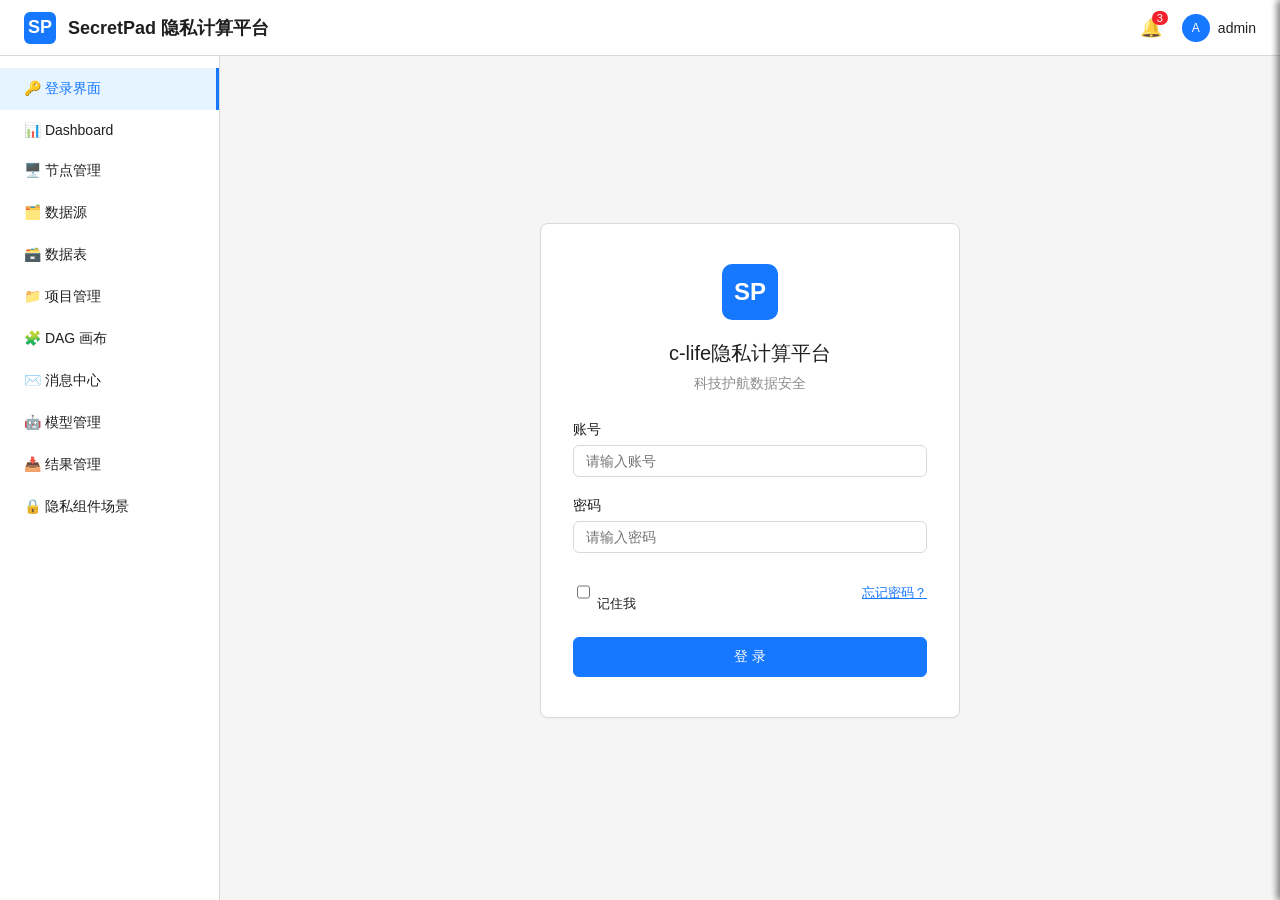
==== commit 98cdfb86: "docs(prototype): reorder sidebar navigation with login first Move '登录界面' to the top of the sidebar a" ====
--- a/docs/front-end/prototype/index.html
+++ b/docs/front-end/prototype/index.html
@@ -23,22 +23,22 @@
 
   <div class="layout">
     <aside class="sidebar">
-      <div class="nav-item active" data-target="dashboard">📊 Dashboard</div>
-      <div class="nav-item" data-target="projects">📁 项目管理</div>
+      <div class="nav-item active" data-target="login-demo">🔑 登录界面</div>
+      <div class="nav-item" data-target="dashboard">📊 Dashboard</div>
       <div class="nav-item" data-target="nodes">🖥️ 节点管理</div>
       <div class="nav-item" data-target="data-sources">🗂️ 数据源</div>
       <div class="nav-item" data-target="data-tables">🗃️ 数据表</div>
+      <div class="nav-item" data-target="projects">📁 项目管理</div>
       <div class="nav-item" data-target="dag">🧩 DAG 画布</div>
       <div class="nav-item" data-target="messages">✉️ 消息中心</div>
       <div class="nav-item" data-target="models">🤖 模型管理</div>
       <div class="nav-item" data-target="results">📥 结果管理</div>
       <div class="nav-item" data-target="privacy-scenes">🔒 隐私组件场景</div>
-      <div class="nav-item" data-target="login-demo">🔑 登录界面</div>
     </aside>
 
     <main class="main">
       <!-- Dashboard -->
-      <section id="dashboard" class="section active">
+      <section id="dashboard" class="section">
         <div class="page-title">Dashboard</div>
         <div class="card-grid">
           <div class="card stat-card">
@@ -434,11 +434,11 @@
       </section>
 
       <!-- Login Demo -->
-      <section id="login-demo" class="section">
+      <section id="login-demo" class="section active">
         <div style="display:flex;align-items:center;justify-content:center;min-height:calc(100vh - 120px);">
           <div class="card" style="width:420px;padding:40px 32px;text-align:center;">
             <div class="logo" style="margin:0 auto 20px;width:56px;height:56px;font-size:24px;border-radius:10px;">SP</div>
-            <div style="font-size:20px;font-weight:500;margin-bottom:8px;">SecretPad 隐私计算平台</div>
+            <div style="font-size:20px;font-weight:500;margin-bottom:8px;">c-life隐私计算平台</div>
             <div style="color:var(--text-secondary);margin-bottom:28px;">科技护航数据安全</div>
             <div class="form-item" style="text-align:left;">
               <label class="form-label">账号</label>
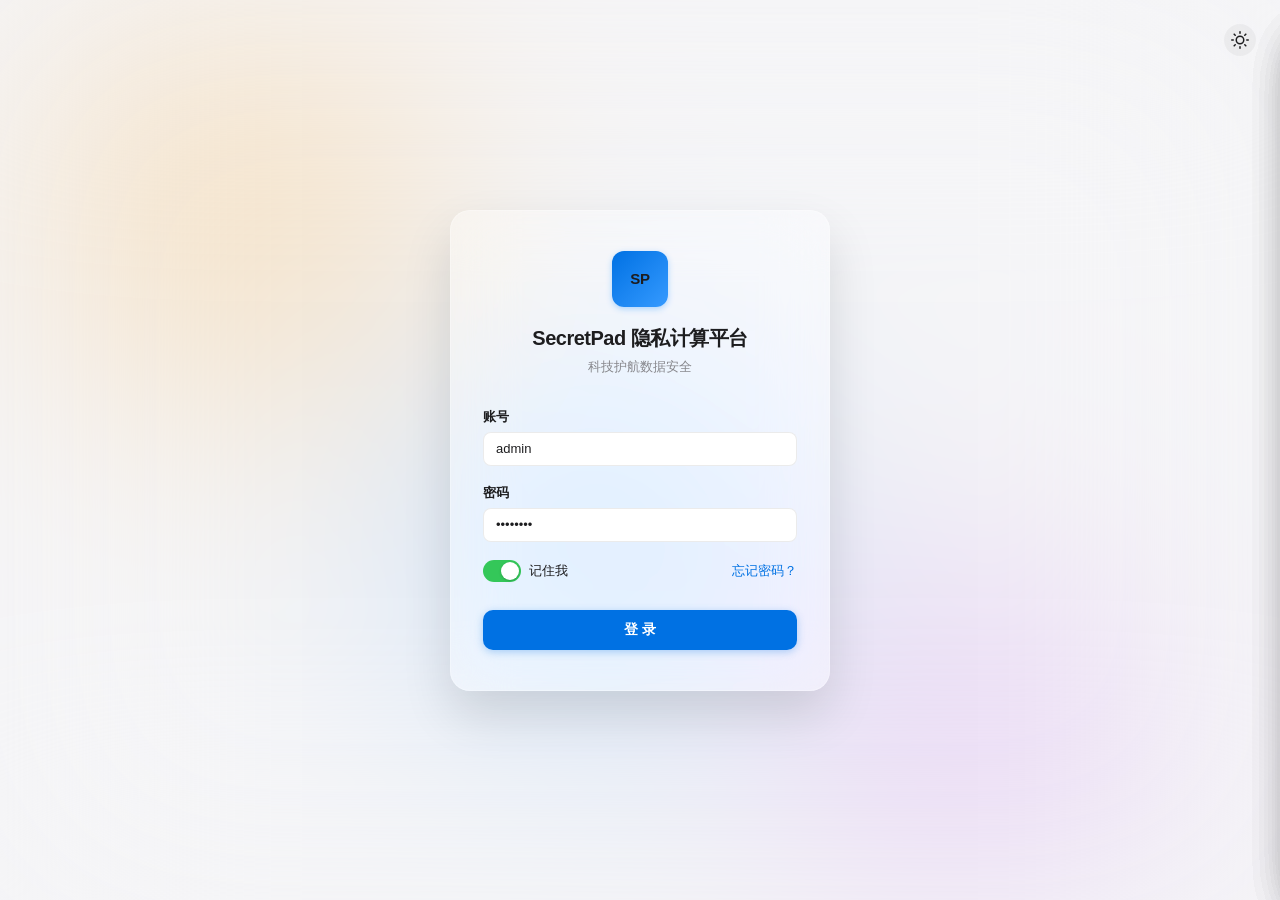
==== commit 1db31128: "feat(prototype): apply Apple design system to frontend prototype - Add Sonoma-style animated blob ba" ====
--- a/docs/front-end/prototype/index.html
+++ b/docs/front-end/prototype/index.html
@@ -6,13 +6,23 @@
   <title>SecretPad 高保真原型</title>
   <link rel="stylesheet" href="style.css" />
 </head>
-<body>
+<body class="login-mode">
+  <div class="login-bg-blobs">
+    <div class="blob blob1"></div>
+    <div class="blob blob2"></div>
+    <div class="blob blob3"></div>
+  </div>
+
   <header class="header">
     <div class="header-left">
       <div class="logo">SP</div>
       <span>SecretPad 隐私计算平台</span>
     </div>
     <div class="header-right">
+      <div class="theme-toggle" id="theme-toggle" title="切换主题">
+        <svg class="sun-icon" viewBox="0 0 24 24" width="18" height="18" fill="none" stroke="currentColor" stroke-width="2" stroke-linecap="round" stroke-linejoin="round"><circle cx="12" cy="12" r="5"></circle><line x1="12" y1="1" x2="12" y2="3"></line><line x1="12" y1="21" x2="12" y2="23"></line><line x1="4.22" y1="4.22" x2="5.64" y2="5.64"></line><line x1="18.36" y1="18.36" x2="19.78" y2="19.78"></line><line x1="1" y1="12" x2="3" y2="12"></line><line x1="21" y1="12" x2="23" y2="12"></line><line x1="4.22" y1="19.78" x2="5.64" y2="18.36"></line><line x1="18.36" y1="5.64" x2="19.78" y2="4.22"></line></svg>
+        <svg class="moon-icon" viewBox="0 0 24 24" width="18" height="18" fill="none" stroke="currentColor" stroke-width="2" stroke-linecap="round" stroke-linejoin="round" style="display:none;"><path d="M21 12.79A9 9 0 1 1 11.21 3 7 7 0 0 0 21 12.79z"></path></svg>
+      </div>
       <div class="bell">🔔<span class="badge">3</span></div>
       <div class="user">
         <div class="avatar">A</div>
@@ -23,17 +33,50 @@
 
   <div class="layout">
     <aside class="sidebar">
-      <div class="nav-item active" data-target="login-demo">🔑 登录界面</div>
-      <div class="nav-item" data-target="dashboard">📊 Dashboard</div>
-      <div class="nav-item" data-target="nodes">🖥️ 节点管理</div>
-      <div class="nav-item" data-target="data-sources">🗂️ 数据源</div>
-      <div class="nav-item" data-target="data-tables">🗃️ 数据表</div>
-      <div class="nav-item" data-target="projects">📁 项目管理</div>
-      <div class="nav-item" data-target="dag">🧩 DAG 画布</div>
-      <div class="nav-item" data-target="messages">✉️ 消息中心</div>
-      <div class="nav-item" data-target="models">🤖 模型管理</div>
-      <div class="nav-item" data-target="results">📥 结果管理</div>
-      <div class="nav-item" data-target="privacy-scenes">🔒 隐私组件场景</div>
+      <div class="nav-item active" data-target="login-demo">
+        <span class="nav-icon">🔑</span>
+        <span class="nav-text">登录界面</span>
+      </div>
+      <div class="nav-item" data-target="dashboard">
+        <span class="nav-icon">📊</span>
+        <span class="nav-text">Dashboard</span>
+      </div>
+      <div class="nav-item" data-target="nodes">
+        <span class="nav-icon">🖥️</span>
+        <span class="nav-text">节点管理</span>
+      </div>
+      <div class="nav-item" data-target="data-sources">
+        <span class="nav-icon">🗂️</span>
+        <span class="nav-text">数据源</span>
+      </div>
+      <div class="nav-item" data-target="data-tables">
+        <span class="nav-icon">🗃️</span>
+        <span class="nav-text">数据表</span>
+      </div>
+      <div class="nav-item" data-target="projects">
+        <span class="nav-icon">📁</span>
+        <span class="nav-text">项目管理</span>
+      </div>
+      <div class="nav-item" data-target="dag">
+        <span class="nav-icon">🧩</span>
+        <span class="nav-text">DAG 画布</span>
+      </div>
+      <div class="nav-item" data-target="messages">
+        <span class="nav-icon">✉️</span>
+        <span class="nav-text">消息中心</span>
+      </div>
+      <div class="nav-item" data-target="models">
+        <span class="nav-icon">🤖</span>
+        <span class="nav-text">模型管理</span>
+      </div>
+      <div class="nav-item" data-target="results">
+        <span class="nav-icon">📥</span>
+        <span class="nav-text">结果管理</span>
+      </div>
+      <div class="nav-item" data-target="privacy-scenes">
+        <span class="nav-icon">🔒</span>
+        <span class="nav-text">隐私组件场景</span>
+      </div>
     </aside>
 
     <main class="main">
@@ -435,24 +478,27 @@
 
       <!-- Login Demo -->
       <section id="login-demo" class="section active">
-        <div style="display:flex;align-items:center;justify-content:center;min-height:calc(100vh - 120px);">
-          <div class="card" style="width:420px;padding:40px 32px;text-align:center;">
-            <div class="logo" style="margin:0 auto 20px;width:56px;height:56px;font-size:24px;border-radius:10px;">SP</div>
-            <div style="font-size:20px;font-weight:500;margin-bottom:8px;">c-life隐私计算平台</div>
-            <div style="color:var(--text-secondary);margin-bottom:28px;">科技护航数据安全</div>
-            <div class="form-item" style="text-align:left;">
+        <div class="login-wrapper">
+          <div class="card login-card">
+            <div class="logo login-logo">SP</div>
+            <div class="login-title">SecretPad 隐私计算平台</div>
+            <div class="login-subtitle">科技护航数据安全</div>
+            <div class="form-item">
               <label class="form-label">账号</label>
-              <input class="form-input" placeholder="请输入账号" />
-            </div>
-            <div class="form-item" style="text-align:left;">
+              <input class="form-input" id="login-username" value="admin" placeholder="请输入账号" />
+            </div>
+            <div class="form-item">
               <label class="form-label">密码</label>
-              <input class="form-input" type="password" placeholder="请输入密码" />
-            </div>
-            <div style="display:flex;justify-content:space-between;align-items:center;margin-bottom:24px;font-size:13px;">
-              <label><input type="checkbox" /> 记住我</label>
-              <a href="#" style="color:var(--primary);">忘记密码？</a>
-            </div>
-            <button class="btn btn-primary" style="width:100%;height:40px;justify-content:center;">登 录</button>
+              <input class="form-input" id="login-password" type="password" value="12345678" placeholder="请输入密码" />
+            </div>
+            <div class="login-options">
+              <label class="checkbox-container">
+                <input type="checkbox" checked />
+                <span>记住我</span>
+              </label>
+              <a href="#" class="forgot-link">忘记密码？</a>
+            </div>
+            <button class="btn btn-primary login-btn">登 录</button>
             <div style="margin-top:16px;color:var(--error);font-size:13px;display:none;" id="login-error">账号或密码错误</div>
           </div>
         </div>
--- a/docs/front-end/prototype/style.css
+++ b/docs/front-end/prototype/style.css
@@ -1,39 +1,146 @@
+/* --- Apple Design System variables --- */
 :root {
-  --primary: #1677ff;
-  --primary-hover: #4096ff;
-  --success: #52c41a;
-  --warning: #faad14;
-  --error: #f5222d;
-  --text-main: rgba(0, 0, 0, 0.88);
-  --text-secondary: rgba(0, 0, 0, 0.45);
-  --border: #d9d9d9;
-  --bg: #f5f5f5;
-  --card-bg: #ffffff;
-  --sidebar-width: 220px;
-  --header-height: 56px;
-}
-
-* { box-sizing: border-box; }
+  --primary: #0071e3; /* Apple Blue */
+  --primary-hover: #147ce5;
+  --success: #34c759; /* Apple Green */
+  --warning: #ff9500; /* Apple Orange */
+  --error: #ff3b30; /* Apple Red */
+  
+  --bg-system: #f5f5f7; /* macOS Light System Gray background */
+  --bg-sidebar: rgba(245, 245, 247, 0.6); /* Translucent sidebar */
+  --bg-card: #ffffff;
+  --bg-header: rgba(255, 255, 255, 0.7);
+  
+  --text-main: #1d1d1f; /* Apple dark charcoal text */
+  --text-secondary: #86868b; /* Apple gray secondary text */
+  --border: rgba(0, 0, 0, 0.08);
+  --border-hover: rgba(0, 0, 0, 0.15);
+  
+  --shadow-sm: 0 2px 8px rgba(0, 0, 0, 0.04);
+  --shadow-md: 0 12px 30px rgba(0, 0, 0, 0.06);
+  --shadow-lg: 0 24px 50px rgba(0, 0, 0, 0.12);
+  
+  --sidebar-width: 240px;
+  --header-height: 52px;
+  
+  --font-family: -apple-system, BlinkMacSystemFont, "SF Pro Text", "SF Pro Icons", "Helvetica Neue", Helvetica, Arial, "PingFang SC", "Microsoft YaHei", sans-serif;
+}
+
+[data-theme="dark"] {
+  --primary: #0a84ff; /* Apple Dark Blue */
+  --primary-hover: #359aff;
+  --success: #30d158; /* Apple Dark Green */
+  --warning: #ff9f0a; /* Apple Dark Orange */
+  --error: #ff453a; /* Apple Dark Red */
+  
+  --bg-system: #1c1c1e; /* macOS Dark System Gray background */
+  --bg-sidebar: rgba(28, 28, 30, 0.65); /* Translucent dark sidebar */
+  --bg-card: #2c2c2e;
+  --bg-header: rgba(28, 28, 30, 0.75);
+  
+  --text-main: #f5f5f7; /* Apple light gray main text */
+  --text-secondary: #8e8e93; /* Secondary text */
+  --border: rgba(255, 255, 255, 0.08);
+  --border-hover: rgba(255, 255, 255, 0.15);
+  
+  --shadow-sm: 0 2px 8px rgba(0, 0, 0, 0.2);
+  --shadow-md: 0 12px 30px rgba(0, 0, 0, 0.25);
+  --shadow-lg: 0 24px 50px rgba(0, 0, 0, 0.4);
+}
+
+/* --- Global Reset & Animations --- */
+* {
+  box-sizing: border-box;
+  margin: 0;
+  padding: 0;
+}
 
 body {
   margin: 0;
-  font-family: -apple-system, BlinkMacSystemFont, "Segoe UI", "PingFang SC", "Microsoft YaHei", sans-serif;
+  font-family: var(--font-family);
   font-size: 14px;
   color: var(--text-main);
-  background: var(--bg);
-}
-
+  background: var(--bg-system);
+  overflow-x: hidden;
+  transition: background 0.3s, color 0.3s;
+}
+
+/* --- Sonoma Background Blobs --- */
+.login-bg-blobs {
+  position: fixed;
+  inset: 0;
+  z-index: -1;
+  overflow: hidden;
+  filter: blur(120px);
+  background: var(--bg-system);
+  transition: background 0.3s;
+}
+
+.blob {
+  position: absolute;
+  border-radius: 50%;
+  opacity: 0.6;
+  mix-blend-mode: multiply;
+  animation: float 25s infinite alternate ease-in-out;
+}
+
+[data-theme="dark"] .blob {
+  opacity: 0.3;
+  mix-blend-mode: screen;
+}
+
+.blob1 {
+  width: 600px;
+  height: 600px;
+  background: radial-gradient(circle, rgba(255,159,10,0.5) 0%, rgba(255,69,58,0) 70%);
+  top: -10%;
+  left: -5%;
+  animation-duration: 30s;
+}
+
+.blob2 {
+  width: 500px;
+  height: 500px;
+  background: radial-gradient(circle, rgba(191,90,242,0.5) 0%, rgba(10,132,255,0) 70%);
+  bottom: -10%;
+  right: 5%;
+  animation-delay: -5s;
+  animation-duration: 22s;
+}
+
+.blob3 {
+  width: 550px;
+  height: 550px;
+  background: radial-gradient(circle, rgba(10,132,255,0.4) 0%, rgba(48,209,88,0) 70%);
+  top: 30%;
+  left: 25%;
+  animation-delay: -10s;
+  animation-duration: 26s;
+}
+
+@keyframes float {
+  0% { transform: translate(0, 0) scale(1); }
+  50% { transform: translate(120px, 90px) scale(1.15); }
+  100% { transform: translate(-60px, 140px) scale(0.9); }
+}
+
+/* --- Header Styling --- */
 .header {
   position: fixed;
-  top: 0; left: 0; right: 0;
+  top: 0;
+  left: 0;
+  right: 0;
   height: var(--header-height);
-  background: var(--card-bg);
+  background: var(--bg-header);
+  backdrop-filter: blur(20px) saturate(190%);
+  -webkit-backdrop-filter: blur(20px) saturate(190%);
   border-bottom: 1px solid var(--border);
   display: flex;
   align-items: center;
   justify-content: space-between;
   padding: 0 24px;
   z-index: 100;
+  transition: background 0.3s, border-color 0.3s;
 }
 
 .header-left {
@@ -41,247 +148,827 @@
   align-items: center;
   gap: 12px;
   font-weight: 600;
-  font-size: 18px;
+  font-size: 15px;
+  letter-spacing: -0.2px;
 }
 
 .logo {
-  width: 32px; height: 32px;
+  width: 28px;
+  height: 28px;
+  background: linear-gradient(135deg, var(--primary) 0%, #359aff 100%);
+  color: #fff;
+  border-radius: 7px;
+  display: flex;
+  align-items: center;
+  justify-content: center;
+  font-weight: 800;
+  font-size: 14px;
+  box-shadow: 0 2px 6px rgba(10, 132, 255, 0.3);
+  letter-spacing: normal;
+}
+
+.header-right {
+  display: flex;
+  align-items: center;
+  gap: 16px;
+}
+
+.theme-toggle {
+  width: 32px;
+  height: 32px;
+  border-radius: 50%;
+  display: flex;
+  align-items: center;
+  justify-content: center;
+  cursor: pointer;
+  background: rgba(0, 0, 0, 0.04);
+  color: var(--text-main);
+  transition: background 0.2s, transform 0.2s;
+}
+
+[data-theme="dark"] .theme-toggle {
+  background: rgba(255, 255, 255, 0.06);
+}
+
+.theme-toggle:hover {
+  background: rgba(0, 0, 0, 0.08);
+  transform: scale(1.05);
+}
+
+[data-theme="dark"] .theme-toggle:hover {
+  background: rgba(255, 255, 255, 0.12);
+}
+
+.bell {
+  position: relative;
+  font-size: 16px;
+  cursor: pointer;
+  width: 32px;
+  height: 32px;
+  border-radius: 50%;
+  display: flex;
+  align-items: center;
+  justify-content: center;
+  background: rgba(0, 0, 0, 0.04);
+  transition: background 0.2s;
+}
+
+[data-theme="dark"] .bell {
+  background: rgba(255, 255, 255, 0.06);
+}
+
+.bell:hover {
+  background: rgba(0, 0, 0, 0.08);
+}
+
+[data-theme="dark"] .bell:hover {
+  background: rgba(255, 255, 255, 0.12);
+}
+
+.badge {
+  position: absolute;
+  top: -2px;
+  right: -2px;
+  background: var(--error);
+  color: #fff;
+  font-size: 9px;
+  font-weight: 700;
+  padding: 1px 4px;
+  border-radius: 8px;
+  min-width: 14px;
+  height: 14px;
+  display: flex;
+  align-items: center;
+  justify-content: center;
+}
+
+.user {
+  display: flex;
+  align-items: center;
+  gap: 8px;
+  cursor: pointer;
+  padding: 4px 10px;
+  border-radius: 16px;
+  transition: background 0.2s;
+}
+
+.user:hover {
+  background: rgba(0, 0, 0, 0.04);
+}
+
+[data-theme="dark"] .user:hover {
+  background: rgba(255, 255, 255, 0.06);
+}
+
+.avatar {
+  width: 24px;
+  height: 24px;
+  border-radius: 50%;
+  background: linear-gradient(135deg, #ff9500 0%, #ff5e00 100%);
+  color: #fff;
+  display: flex;
+  align-items: center;
+  justify-content: center;
+  font-size: 11px;
+  font-weight: 600;
+}
+
+/* --- Layout & Sidebar --- */
+.layout {
+  display: flex;
+  margin-top: var(--header-height);
+  min-height: calc(100vh - var(--header-height));
+}
+
+.sidebar {
+  width: var(--sidebar-width);
+  background: var(--bg-sidebar);
+  backdrop-filter: blur(20px);
+  -webkit-backdrop-filter: blur(20px);
+  border-right: 1px solid var(--border);
+  padding: 16px 8px;
+  position: fixed;
+  top: var(--header-height);
+  bottom: 0;
+  overflow-y: auto;
+  z-index: 90;
+  transition: background 0.3s, border-color 0.3s;
+}
+
+.nav-item {
+  display: flex;
+  align-items: center;
+  gap: 10px;
+  padding: 8px 14px;
+  margin: 2px 8px;
+  color: var(--text-main);
+  cursor: pointer;
+  border-radius: 8px;
+  font-weight: 500;
+  transition: background 0.25s, color 0.25s, transform 0.15s;
+}
+
+.nav-item:hover {
+  background: rgba(0, 0, 0, 0.04);
+  color: var(--primary);
+}
+
+[data-theme="dark"] .nav-item:hover {
+  background: rgba(255, 255, 255, 0.05);
+}
+
+.nav-item.active {
   background: var(--primary);
   color: #fff;
-  border-radius: 6px;
-  display: flex;
-  align-items: center;
-  justify-content: center;
-  font-weight: 700;
-}
-
-.header-right {
-  display: flex;
-  align-items: center;
-  gap: 20px;
-}
-
-.bell {
-  position: relative;
-  font-size: 18px;
-  cursor: pointer;
-}
-
-.badge {
-  position: absolute;
-  top: -6px; right: -6px;
-  background: var(--error);
-  color: #fff;
-  font-size: 11px;
-  padding: 1px 5px;
-  border-radius: 10px;
-}
-
-.user {
-  display: flex;
-  align-items: center;
-  gap: 8px;
-  cursor: pointer;
-}
-
-.avatar {
-  width: 28px; height: 28px;
-  border-radius: 50%;
-  background: var(--primary);
-  color: #fff;
-  display: flex;
-  align-items: center;
-  justify-content: center;
-  font-size: 12px;
-}
-
-.layout {
-  display: flex;
-  margin-top: var(--header-height);
-  min-height: calc(100vh - var(--header-height));
-}
-
-.sidebar {
-  width: var(--sidebar-width);
-  background: var(--card-bg);
-  border-right: 1px solid var(--border);
-  padding: 12px 0;
-  position: fixed;
-  top: var(--header-height); bottom: 0;
-  overflow-y: auto;
-}
-
-.nav-item {
-  display: flex;
-  align-items: center;
-  gap: 10px;
-  padding: 12px 24px;
-  color: var(--text-main);
-  cursor: pointer;
-  transition: background .2s;
-}
-
-.nav-item:hover { background: #f0f5ff; color: var(--primary); }
-.nav-item.active { background: #e6f4ff; color: var(--primary); border-right: 3px solid var(--primary); }
+  box-shadow: 0 4px 12px rgba(0, 113, 227, 0.2);
+}
+
+[data-theme="dark"] .nav-item.active {
+  box-shadow: 0 4px 12px rgba(10, 132, 255, 0.25);
+}
+
+.nav-icon {
+  font-size: 15px;
+  width: 20px;
+  text-align: center;
+  display: inline-block;
+}
+
+.nav-text {
+  font-size: 13px;
+  letter-spacing: -0.1px;
+}
 
 .main {
   margin-left: var(--sidebar-width);
   flex: 1;
-  padding: 24px;
+  padding: 28px 32px;
   min-width: 0;
-}
-
+  transition: margin-left 0.3s;
+}
+
+/* --- Common UI Controls --- */
 .page-title {
-  font-size: 20px;
-  font-weight: 500;
+  font-size: 22px;
+  font-weight: 700;
   margin-bottom: 20px;
+  letter-spacing: -0.5px;
 }
 
 .toolbar {
   display: flex;
   justify-content: space-between;
   align-items: center;
-  margin-bottom: 16px;
+  margin-bottom: 20px;
   gap: 12px;
   flex-wrap: wrap;
 }
 
-.toolbar-left, .toolbar-right {
+.toolbar-left,
+.toolbar-right {
   display: flex;
   gap: 12px;
   align-items: center;
 }
 
+/* Apple Search Input & Custom Select */
 input, select {
-  height: 32px;
+  height: 34px;
   border: 1px solid var(--border);
+  border-radius: 8px;
+  padding: 0 12px;
+  font-size: 13px;
+  outline: none;
+  background: var(--bg-card);
+  color: var(--text-main);
+  transition: border-color 0.25s, box-shadow 0.25s, background-color 0.25s;
+}
+
+input[type="text"][placeholder*="搜索"] {
+  background-image: url("data:image/svg+xml,%3Csvg xmlns='http://www.w3.org/2000/svg' width='14' height='14' viewBox='0 0 24 24' fill='none' stroke='%2386868b' stroke-width='2.5' stroke-linecap='round' stroke-linejoin='round'%3E%3Ccircle cx='11' cy='11' r='8'%3E%3C/circle%3E%3Cline x1='21' y1='21' x2='16.65' y2='16.65'%3E%3C/line%3E%3C/svg%3E");
+  background-repeat: no-repeat;
+  background-position: 10px center;
+  padding-left: 32px;
+  min-width: 220px;
+}
+
+select {
+  background-image: url("data:image/svg+xml,%3Csvg xmlns='http://www.w3.org/2000/svg' width='12' height='12' viewBox='0 0 24 24' fill='none' stroke='%2386868b' stroke-width='2.5' stroke-linecap='round' stroke-linejoin='round'%3E%3Cpolyline points='6 9 12 15 18 9'%3E%3C/polyline%3E%3C/svg%3E");
+  background-repeat: no-repeat;
+  background-position: right 10px center;
+  padding-right: 28px;
+  -webkit-appearance: none;
+  -moz-appearance: none;
+  appearance: none;
+  min-width: 100px;
+}
+
+input:focus, select:focus {
+  border-color: var(--primary);
+  background-color: var(--bg-card);
+  box-shadow: 0 0 0 3px rgba(0, 113, 227, 0.15);
+}
+
+[data-theme="dark"] input:focus, 
+[data-theme="dark"] select:focus {
+  box-shadow: 0 0 0 3px rgba(10, 132, 255, 0.25);
+}
+
+/* Apple buttons */
+.btn {
+  height: 34px;
+  padding: 0 16px;
+  border-radius: 8px;
+  border: 1px solid var(--border);
+  background: var(--bg-card);
+  color: var(--text-main);
+  cursor: pointer;
+  font-size: 13px;
+  font-weight: 500;
+  display: inline-flex;
+  align-items: center;
+  justify-content: center;
+  gap: 6px;
+  box-shadow: var(--shadow-sm);
+  transition: all 0.2s cubic-bezier(0.16, 1, 0.3, 1);
+}
+
+.btn:hover {
+  background: rgba(0, 0, 0, 0.02);
+  border-color: var(--border-hover);
+}
+
+[data-theme="dark"] .btn:hover {
+  background: rgba(255, 255, 255, 0.03);
+}
+
+.btn-primary {
+  background: var(--primary);
+  color: #fff;
+  border: none;
+  box-shadow: 0 2px 8px rgba(0, 113, 227, 0.3);
+}
+
+[data-theme="dark"] .btn-primary {
+  box-shadow: 0 2px 8px rgba(10, 132, 255, 0.3);
+}
+
+.btn-primary:hover {
+  background: var(--primary-hover);
+  transform: translateY(-0.5px);
+  box-shadow: 0 4px 12px rgba(0, 113, 227, 0.4);
+}
+
+.btn-danger {
+  background: rgba(255, 59, 48, 0.08);
+  color: var(--error);
+  border-color: rgba(255, 59, 48, 0.2);
+  box-shadow: none;
+}
+
+[data-theme="dark"] .btn-danger {
+  background: rgba(255, 69, 58, 0.12);
+  border-color: rgba(255, 69, 58, 0.25);
+}
+
+.btn-danger:hover {
+  background: rgba(255, 59, 48, 0.16);
+  border-color: rgba(255, 59, 48, 0.3);
+}
+
+.btn-sm {
+  height: 28px;
+  padding: 0 10px;
+  font-size: 12px;
   border-radius: 6px;
-  padding: 0 12px;
-  font-size: 14px;
-  outline: none;
-}
-
-input:focus, select:focus { border-color: var(--primary); box-shadow: 0 0 0 2px rgba(22,119,255,.1); }
-
-.btn {
-  height: 32px;
-  padding: 0 16px;
-  border-radius: 6px;
-  border: 1px solid var(--border);
-  background: #fff;
-  cursor: pointer;
-  font-size: 14px;
-  display: inline-flex;
-  align-items: center;
-  gap: 6px;
-}
-
-.btn-primary { background: var(--primary); color: #fff; border-color: var(--primary); }
-
-.btn-danger { color: var(--error); border-color: var(--error); }
-
-.btn-sm { height: 28px; padding: 0 10px; font-size: 13px; }
-
+}
+
+/* --- Cards and Grid --- */
 .card-grid {
   display: grid;
   grid-template-columns: repeat(auto-fill, minmax(260px, 1fr));
-  gap: 16px;
-  margin-bottom: 20px;
+  gap: 20px;
+  margin-bottom: 24px;
 }
 
 .card {
-  background: var(--card-bg);
-  border-radius: 8px;
-  padding: 20px;
-  box-shadow: 0 1px 2px rgba(0,0,0,.04);
+  background: var(--bg-card);
+  border-radius: 14px;
+  padding: 24px;
+  box-shadow: var(--shadow-sm);
   border: 1px solid var(--border);
+  transition: all 0.3s cubic-bezier(0.16, 1, 0.3, 1);
 }
 
 .stat-card {
   cursor: pointer;
-  transition: transform .1s, box-shadow .2s;
-}
-
-.stat-card:hover { transform: translateY(-2px); box-shadow: 0 4px 12px rgba(0,0,0,.08); }
-
-.stat-label { color: var(--text-secondary); font-size: 14px; margin-bottom: 8px; }
-.stat-value { font-size: 32px; font-weight: 600; font-family: monospace; }
-.stat-trend { font-size: 12px; color: var(--success); margin-top: 8px; }
-
+}
+
+.stat-card:hover {
+  transform: translateY(-3px);
+  box-shadow: var(--shadow-md);
+  border-color: var(--border-hover);
+}
+
+.stat-label {
+  color: var(--text-secondary);
+  font-size: 13px;
+  font-weight: 500;
+  margin-bottom: 8px;
+  text-transform: uppercase;
+  letter-spacing: 0.5px;
+}
+
+.stat-value {
+  font-size: 34px;
+  font-weight: 700;
+  letter-spacing: -1px;
+}
+
+.stat-trend {
+  font-size: 12px;
+  color: var(--success);
+  margin-top: 8px;
+  font-weight: 600;
+  display: inline-flex;
+  align-items: center;
+  gap: 4px;
+  background: rgba(52, 199, 89, 0.08);
+  padding: 3px 8px;
+  border-radius: 6px;
+}
+
+.stat-trend:empty {
+  display: none;
+}
+
+/* --- Tables --- */
 .table {
   width: 100%;
   border-collapse: collapse;
-  background: var(--card-bg);
-  border-radius: 8px;
+  background: var(--bg-card);
+  border-radius: 12px;
   overflow: hidden;
-  box-shadow: 0 1px 2px rgba(0,0,0,.04);
+  box-shadow: var(--shadow-sm);
   border: 1px solid var(--border);
-}
-
-.table th, .table td {
+  margin-bottom: 20px;
+  transition: border-color 0.3s;
+}
+
+.table th,
+.table td {
   text-align: left;
-  padding: 12px 16px;
-  border-bottom: 1px solid #f0f0f0;
-}
-
-.table th { background: #fafafa; font-weight: 500; color: var(--text-secondary); }
-
+  padding: 14px 18px;
+  border-bottom: 1px solid var(--border);
+}
+
+.table th {
+  background: rgba(0, 0, 0, 0.015);
+  font-weight: 600;
+  color: var(--text-secondary);
+  font-size: 13px;
+}
+
+[data-theme="dark"] .table th {
+  background: rgba(255, 255, 255, 0.015);
+}
+
+.table tbody tr {
+  transition: background-color 0.2s;
+}
+
+.table tbody tr:hover {
+  background-color: rgba(0, 0, 0, 0.01);
+}
+
+[data-theme="dark"] .table tbody tr:hover {
+  background-color: rgba(255, 255, 255, 0.015);
+}
+
+.table tbody tr:last-child td {
+  border-bottom: none;
+}
+
+/* --- Apple Tag / Badges --- */
 .tag {
   display: inline-flex;
   align-items: center;
-  padding: 2px 8px;
-  border-radius: 4px;
-  font-size: 12px;
-  line-height: 18px;
-}
-
-.tag-green { background: #f6ffed; color: var(--success); border: 1px solid #b7eb8f; }
-.tag-blue { background: #e6f4ff; color: var(--primary); border: 1px solid #91caff; }
-.tag-red { background: #fff1f0; color: var(--error); border: 1px solid #ffa39e; }
-.tag-orange { background: #fff7e6; color: var(--warning); border: 1px solid #ffd591; }
-.tag-gray { background: #f5f5f5; color: var(--text-secondary); border: 1px solid var(--border); }
-
-.section { display: none; }
-.section.active { display: block; }
-
-.actions { display: flex; gap: 8px; }
-
+  padding: 3px 10px;
+  border-radius: 6px;
+  font-size: 11px;
+  font-weight: 600;
+  line-height: 1.2;
+}
+
+.tag-green {
+  background: rgba(52, 199, 89, 0.08);
+  color: var(--success);
+  border: 1px solid rgba(52, 199, 89, 0.15);
+}
+
+.tag-blue {
+  background: rgba(0, 113, 227, 0.08);
+  color: var(--primary);
+  border: 1px solid rgba(0, 113, 227, 0.15);
+}
+
+.tag-red {
+  background: rgba(255, 59, 48, 0.08);
+  color: var(--error);
+  border: 1px solid rgba(255, 59, 48, 0.15);
+}
+
+.tag-orange {
+  background: rgba(255, 149, 0, 0.08);
+  color: var(--warning);
+  border: 1px solid rgba(255, 149, 0, 0.15);
+}
+
+.tag-gray {
+  background: rgba(142, 142, 147, 0.08);
+  color: var(--text-secondary);
+  border: 1px solid rgba(142, 142, 147, 0.15);
+}
+
+/* --- Segmented Controls (Apple Tabs) --- */
+.tabs {
+  display: inline-flex;
+  gap: 2px;
+  margin-bottom: 24px;
+  background: rgba(0, 0, 0, 0.05);
+  padding: 3px;
+  border-radius: 9px;
+  border: none;
+  align-self: flex-start;
+  transition: background 0.3s;
+}
+
+[data-theme="dark"] .tabs {
+  background: rgba(255, 255, 255, 0.06);
+}
+
+.tab {
+  padding: 6px 14px;
+  font-size: 13px;
+  font-weight: 500;
+  color: var(--text-secondary);
+  cursor: pointer;
+  border-radius: 7px;
+  border-bottom: none;
+  transition: all 0.2s cubic-bezier(0.16, 1, 0.3, 1);
+}
+
+.tab:hover {
+  color: var(--text-main);
+}
+
+.tab.active {
+  background: var(--bg-card);
+  color: var(--text-main);
+  box-shadow: 0 1px 3px rgba(0,0,0,0.08), 0 4px 10px rgba(0,0,0,0.03);
+}
+
+[data-theme="dark"] .tab.active {
+  box-shadow: 0 1px 3px rgba(0,0,0,0.3), 0 4px 10px rgba(0,0,0,0.1);
+}
+
+/* --- Progress Bars --- */
+.progress-bar {
+  height: 6px;
+  background: rgba(0, 0, 0, 0.05);
+  border-radius: 3px;
+  overflow: hidden;
+  margin-top: 8px;
+}
+
+[data-theme="dark"] .progress-bar {
+  background: rgba(255, 255, 255, 0.1);
+}
+
+.progress-fill {
+  height: 100%;
+  background: linear-gradient(90deg, var(--primary) 0%, #359aff 100%);
+  width: 0%;
+  border-radius: 3px;
+  transition: width 0.4s ease;
+}
+
+/* --- Section visibility & transitions --- */
+.section {
+  display: none;
+  opacity: 0;
+  transform: translateY(10px);
+}
+
+.section.active {
+  display: block;
+  animation: slideIn 0.4s cubic-bezier(0.16, 1, 0.3, 1) forwards;
+}
+
+@keyframes slideIn {
+  to {
+    opacity: 1;
+    transform: translateY(0);
+  }
+}
+
+.actions {
+  display: flex;
+  gap: 8px;
+}
+
+/* --- Apple Switch (iOS Switch style for checkboxes) --- */
+.checkbox-container {
+  display: inline-flex;
+  align-items: center;
+  gap: 8px;
+  cursor: pointer;
+  user-select: none;
+  font-size: 13px;
+}
+
+.checkbox-container input[type="checkbox"] {
+  position: relative;
+  width: 38px;
+  height: 22px;
+  -webkit-appearance: none;
+  appearance: none;
+  background: rgba(120, 120, 128, 0.16);
+  border-radius: 11px;
+  outline: none;
+  cursor: pointer;
+  transition: background 0.25s cubic-bezier(0.16, 1, 0.3, 1);
+  border: none;
+  box-shadow: none;
+}
+
+.checkbox-container input[type="checkbox"]::before {
+  content: "";
+  position: absolute;
+  width: 18px;
+  height: 18px;
+  border-radius: 50%;
+  top: 2px;
+  left: 2px;
+  background: #ffffff;
+  box-shadow: 0 1px 3px rgba(0, 0, 0, 0.15), 0 1px 1px rgba(0, 0, 0, 0.05);
+  transition: transform 0.25s cubic-bezier(0.16, 1, 0.3, 1);
+}
+
+.checkbox-container input[type="checkbox"]:checked {
+  background: #34c759; /* iOS switch green */
+}
+
+.checkbox-container input[type="checkbox"]:checked::before {
+  transform: translateX(16px);
+}
+
+/* --- Login Page --- */
+body.login-mode .header {
+  border-bottom: none;
+  background: transparent;
+  backdrop-filter: none;
+  -webkit-backdrop-filter: none;
+}
+
+body.login-mode .header-left {
+  display: none !important;
+}
+
+body.login-mode .header-right {
+  position: absolute;
+  top: 24px;
+  right: 24px;
+  z-index: 1000;
+}
+
+body.login-mode .header-right .bell,
+body.login-mode .header-right .user {
+  display: none !important;
+}
+
+body.login-mode .sidebar {
+  display: none !important;
+}
+
+body.login-mode .main {
+  margin-left: 0 !important;
+  padding: 0 !important;
+  display: flex !important;
+  align-items: center !important;
+  justify-content: center !important;
+}
+
+body.login-mode .layout {
+  margin-top: 0 !important;
+  min-height: 100vh !important;
+  display: flex !important;
+  justify-content: center !important;
+  align-items: center !important;
+}
+
+.login-wrapper {
+  display: flex;
+  align-items: center;
+  justify-content: center;
+  min-height: 100vh;
+  width: 100%;
+}
+
+.login-card {
+  width: 380px;
+  padding: 40px 32px;
+  text-align: center;
+  background: rgba(255, 255, 255, 0.4) !important;
+  backdrop-filter: blur(30px) saturate(180%);
+  -webkit-backdrop-filter: blur(30px) saturate(180%);
+  border: 1px solid rgba(255, 255, 255, 0.25) !important;
+  box-shadow: var(--shadow-lg) !important;
+  border-radius: 20px;
+}
+
+[data-theme="dark"] .login-card {
+  background: rgba(44, 44, 46, 0.35) !important;
+  border: 1px solid rgba(255, 255, 255, 0.08) !important;
+}
+
+.login-logo {
+  margin: 0 auto 20px;
+  width: 56px;
+  height: 56px;
+  font-size: 24px;
+  border-radius: 12px;
+  display: flex;
+  align-items: center;
+  justify-content: center;
+}
+
+.login-title {
+  font-size: 20px;
+  font-weight: 700;
+  margin-bottom: 6px;
+  letter-spacing: -0.5px;
+}
+
+.login-subtitle {
+  color: var(--text-secondary);
+  font-size: 13px;
+  margin-bottom: 32px;
+  font-weight: 500;
+}
+
+.login-options {
+  display: flex;
+  justify-content: space-between;
+  align-items: center;
+  margin-bottom: 28px;
+  font-size: 13px;
+}
+
+.forgot-link {
+  color: var(--primary);
+  text-decoration: none;
+  font-weight: 500;
+}
+
+.forgot-link:hover {
+  text-decoration: underline;
+}
+
+.login-btn {
+  width: 100%;
+  height: 40px;
+  font-size: 14px;
+  font-weight: 600;
+  border-radius: 10px;
+}
+
+/* --- Drawers (Modals) --- */
 .drawer-overlay {
   display: none;
   position: fixed;
   inset: 0;
-  background: rgba(0,0,0,.45);
+  background: rgba(0, 0, 0, 0.15);
+  backdrop-filter: blur(8px);
+  -webkit-backdrop-filter: blur(8px);
   z-index: 200;
-}
-
-.drawer-overlay.active { display: block; }
+  opacity: 0;
+  transition: opacity 0.3s cubic-bezier(0.16, 1, 0.3, 1);
+}
+
+.drawer-overlay.active {
+  display: block;
+  opacity: 1;
+}
 
 .drawer {
   position: fixed;
-  top: 0; right: 0;
-  width: 520px;
-  height: 100vh;
-  background: var(--card-bg);
-  box-shadow: -2px 0 8px rgba(0,0,0,.15);
-  transform: translateX(100%);
-  transition: transform .25s ease;
+  top: 16px;
+  right: 16px;
+  bottom: 16px;
+  width: 480px;
+  background: rgba(255, 255, 255, 0.8);
+  backdrop-filter: blur(30px) saturate(180%);
+  -webkit-backdrop-filter: blur(30px) saturate(180%);
+  box-shadow: var(--shadow-lg);
+  border: 1px solid var(--border);
+  border-radius: 16px;
+  transform: translateX(calc(100% + 32px));
+  transition: transform 0.4s cubic-bezier(0.16, 1, 0.3, 1);
   z-index: 201;
   display: flex;
   flex-direction: column;
 }
 
-.drawer-overlay.active ~ .drawer { transform: translateX(0); }
+[data-theme="dark"] .drawer {
+  background: rgba(44, 44, 46, 0.8);
+}
+
+.drawer-overlay.active ~ .drawer {
+  transform: translateX(0);
+}
 
 .drawer-header {
-  padding: 16px 24px;
+  padding: 18px 24px;
   border-bottom: 1px solid var(--border);
   display: flex;
   justify-content: space-between;
   align-items: center;
-  font-weight: 500;
-}
-
-.drawer-body { flex: 1; overflow-y: auto; padding: 24px; }
+  font-weight: 700;
+  font-size: 16px;
+  letter-spacing: -0.2px;
+}
+
+.drawer-header span {
+  display: inline-flex;
+  align-items: center;
+  justify-content: center;
+  width: 24px;
+  height: 24px;
+  border-radius: 50%;
+  background: rgba(0, 0, 0, 0.05);
+  font-size: 11px;
+  cursor: pointer;
+  transition: background 0.2s;
+}
+
+[data-theme="dark"] .drawer-header span {
+  background: rgba(255, 255, 255, 0.08);
+}
+
+.drawer-header span:hover {
+  background: rgba(0, 0, 0, 0.1);
+}
+
+[data-theme="dark"] .drawer-header span:hover {
+  background: rgba(255, 255, 255, 0.15);
+}
+
+.drawer-body {
+  flex: 1;
+  overflow-y: auto;
+  padding: 24px;
+}
 
 .drawer-footer {
   padding: 16px 24px;
@@ -289,93 +976,190 @@
   display: flex;
   justify-content: flex-end;
   gap: 12px;
-}
-
-.form-item { margin-bottom: 20px; }
-.form-label { display: block; margin-bottom: 6px; font-weight: 500; }
-.form-label .required { color: var(--error); margin-left: 4px; }
-.form-input, .form-select, .form-textarea {
+  background: rgba(0, 0, 0, 0.01);
+  border-bottom-left-radius: 16px;
+  border-bottom-right-radius: 16px;
+}
+
+[data-theme="dark"] .drawer-footer {
+  background: rgba(255, 255, 255, 0.01);
+}
+
+.form-item {
+  margin-bottom: 18px;
+  text-align: left;
+}
+
+.form-label {
+  display: block;
+  margin-bottom: 6px;
+  font-weight: 600;
+  font-size: 13px;
+  color: var(--text-main);
+}
+
+.form-label .required {
+  color: var(--error);
+  margin-left: 2px;
+}
+
+.form-input,
+.form-select,
+.form-textarea {
   width: 100%;
 }
-.form-textarea { min-height: 80px; padding: 8px 12px; resize: vertical; font-family: inherit; }
-
+
+.form-textarea {
+  min-height: 80px;
+  padding: 8px 12px;
+  resize: vertical;
+  border-radius: 8px;
+  border: 1px solid var(--border);
+  background: var(--bg-card);
+  color: var(--text-main);
+  outline: none;
+  font-family: inherit;
+  transition: border-color 0.2s, box-shadow 0.2s;
+}
+
+.form-textarea:focus {
+  border-color: var(--primary);
+  box-shadow: 0 0 0 3px rgba(0, 113, 227, 0.15);
+}
+
+/* --- DAG Canvas Styling --- */
 .dag-canvas {
-  background: #fff;
+  background: var(--bg-card);
   border: 1px solid var(--border);
-  border-radius: 8px;
-  height: 560px;
+  border-radius: 14px;
+  height: 540px;
   position: relative;
   overflow: hidden;
   background-image:
-    linear-gradient(#f0f0f0 1px, transparent 1px),
-    linear-gradient(90deg, #f0f0f0 1px, transparent 1px);
-  background-size: 20px 20px;
+    radial-gradient(var(--border) 1px, transparent 0);
+  background-size: 24px 24px;
+  transition: background-color 0.3s, border-color 0.3s;
 }
 
 .dag-node {
   position: absolute;
-  width: 140px;
-  background: #fff;
-  border: 2px solid var(--border);
-  border-radius: 8px;
-  padding: 10px;
+  width: 150px;
+  background: rgba(255, 255, 255, 0.85);
+  backdrop-filter: blur(10px);
+  -webkit-backdrop-filter: blur(10px);
+  border: 1.5px solid var(--border);
+  border-radius: 12px;
+  padding: 12px 14px;
   text-align: center;
-  box-shadow: 0 2px 6px rgba(0,0,0,.06);
+  box-shadow: var(--shadow-sm);
   cursor: grab;
-}
-
-.dag-node.success { border-color: var(--success); }
-.dag-node.running { border-color: var(--primary); }
-.dag-node.failed { border-color: var(--error); }
-
-.dag-node-title { font-weight: 500; font-size: 13px; }
-.dag-node-sub { font-size: 11px; color: var(--text-secondary); margin-top: 4px; }
+  transition: transform 0.2s, box-shadow 0.2s, border-color 0.3s, background-color 0.3s;
+}
+
+[data-theme="dark"] .dag-node {
+  background: rgba(44, 44, 46, 0.85);
+}
+
+.dag-node:hover {
+  transform: translateY(-2px);
+  box-shadow: var(--shadow-md);
+  border-color: var(--border-hover);
+}
+
+/* Status Indicators */
+.dag-node::before {
+  content: "";
+  position: absolute;
+  top: 10px;
+  right: 10px;
+  width: 6px;
+  height: 6px;
+  border-radius: 50%;
+}
+
+.dag-node.success::before {
+  background: var(--success);
+  box-shadow: 0 0 8px var(--success);
+}
+
+.dag-node.running::before {
+  background: var(--primary);
+  box-shadow: 0 0 8px var(--primary);
+  animation: pulse 1.5s infinite ease-in-out;
+}
+
+.dag-node.failed::before {
+  background: var(--error);
+  box-shadow: 0 0 8px var(--error);
+}
+
+@keyframes pulse {
+  0% { transform: scale(0.8); opacity: 0.5; }
+  50% { transform: scale(1.3); opacity: 1; }
+  100% { transform: scale(0.8); opacity: 0.5; }
+}
+
+.dag-node.success { border-color: rgba(52, 199, 89, 0.4); }
+.dag-node.running { border-color: rgba(0, 113, 227, 0.4); }
+.dag-node.failed { border-color: rgba(255, 59, 48, 0.4); }
+
+.dag-node-title {
+  font-weight: 600;
+  font-size: 13px;
+  letter-spacing: -0.1px;
+}
+
+.dag-node-sub {
+  font-size: 11px;
+  color: var(--text-secondary);
+  margin-top: 4px;
+  font-weight: 500;
+}
 
 .dag-edge {
   position: absolute;
-  height: 2px;
+  height: 1.5px;
   background: var(--border);
   transform-origin: left center;
+  opacity: 0.7;
 }
 
 .dag-toolbar {
   display: flex;
   gap: 8px;
   margin-bottom: 12px;
-}
-
-.tabs {
-  display: flex;
-  gap: 8px;
-  margin-bottom: 20px;
-  border-bottom: 1px solid var(--border);
-}
-
-.tab {
-  padding: 10px 16px;
-  cursor: pointer;
-  border-bottom: 2px solid transparent;
-  color: var(--text-secondary);
-}
-
-.tab.active { color: var(--primary); border-bottom-color: var(--primary); }
-
-.empty-state {
-  text-align: center;
-  padding: 60px 20px;
-  color: var(--text-secondary);
-}
-
-.progress-bar {
-  height: 6px;
-  background: #f0f0f0;
-  border-radius: 3px;
-  overflow: hidden;
-  margin-top: 6px;
-}
-
-.progress-fill {
-  height: 100%;
-  background: var(--primary);
-  width: 0%;
-}
+  background: rgba(0, 0, 0, 0.02);
+  padding: 6px;
+  border-radius: 10px;
+}
+
+[data-theme="dark"] .dag-toolbar {
+  background: rgba(255, 255, 255, 0.02);
+}
+
+/* --- Apple Micro-interactions & Polish --- */
+.nav-icon {
+  filter: drop-shadow(0 2px 4px rgba(0, 0, 0, 0.05));
+  transition: transform 0.25s cubic-bezier(0.16, 1, 0.3, 1);
+}
+
+.nav-item:hover .nav-icon {
+  transform: scale(1.12);
+}
+
+.btn:active {
+  transform: scale(0.97);
+}
+
+.form-input, .form-textarea, select {
+  transition: all 0.2s cubic-bezier(0.16, 1, 0.3, 1);
+}
+
+/* Card titles overrides for uniform Apple typography */
+.card > div:first-child {
+  font-size: 15px !important;
+  font-weight: 600 !important;
+  color: var(--text-main) !important;
+  margin-bottom: 18px !important;
+  letter-spacing: -0.2px;
+}
